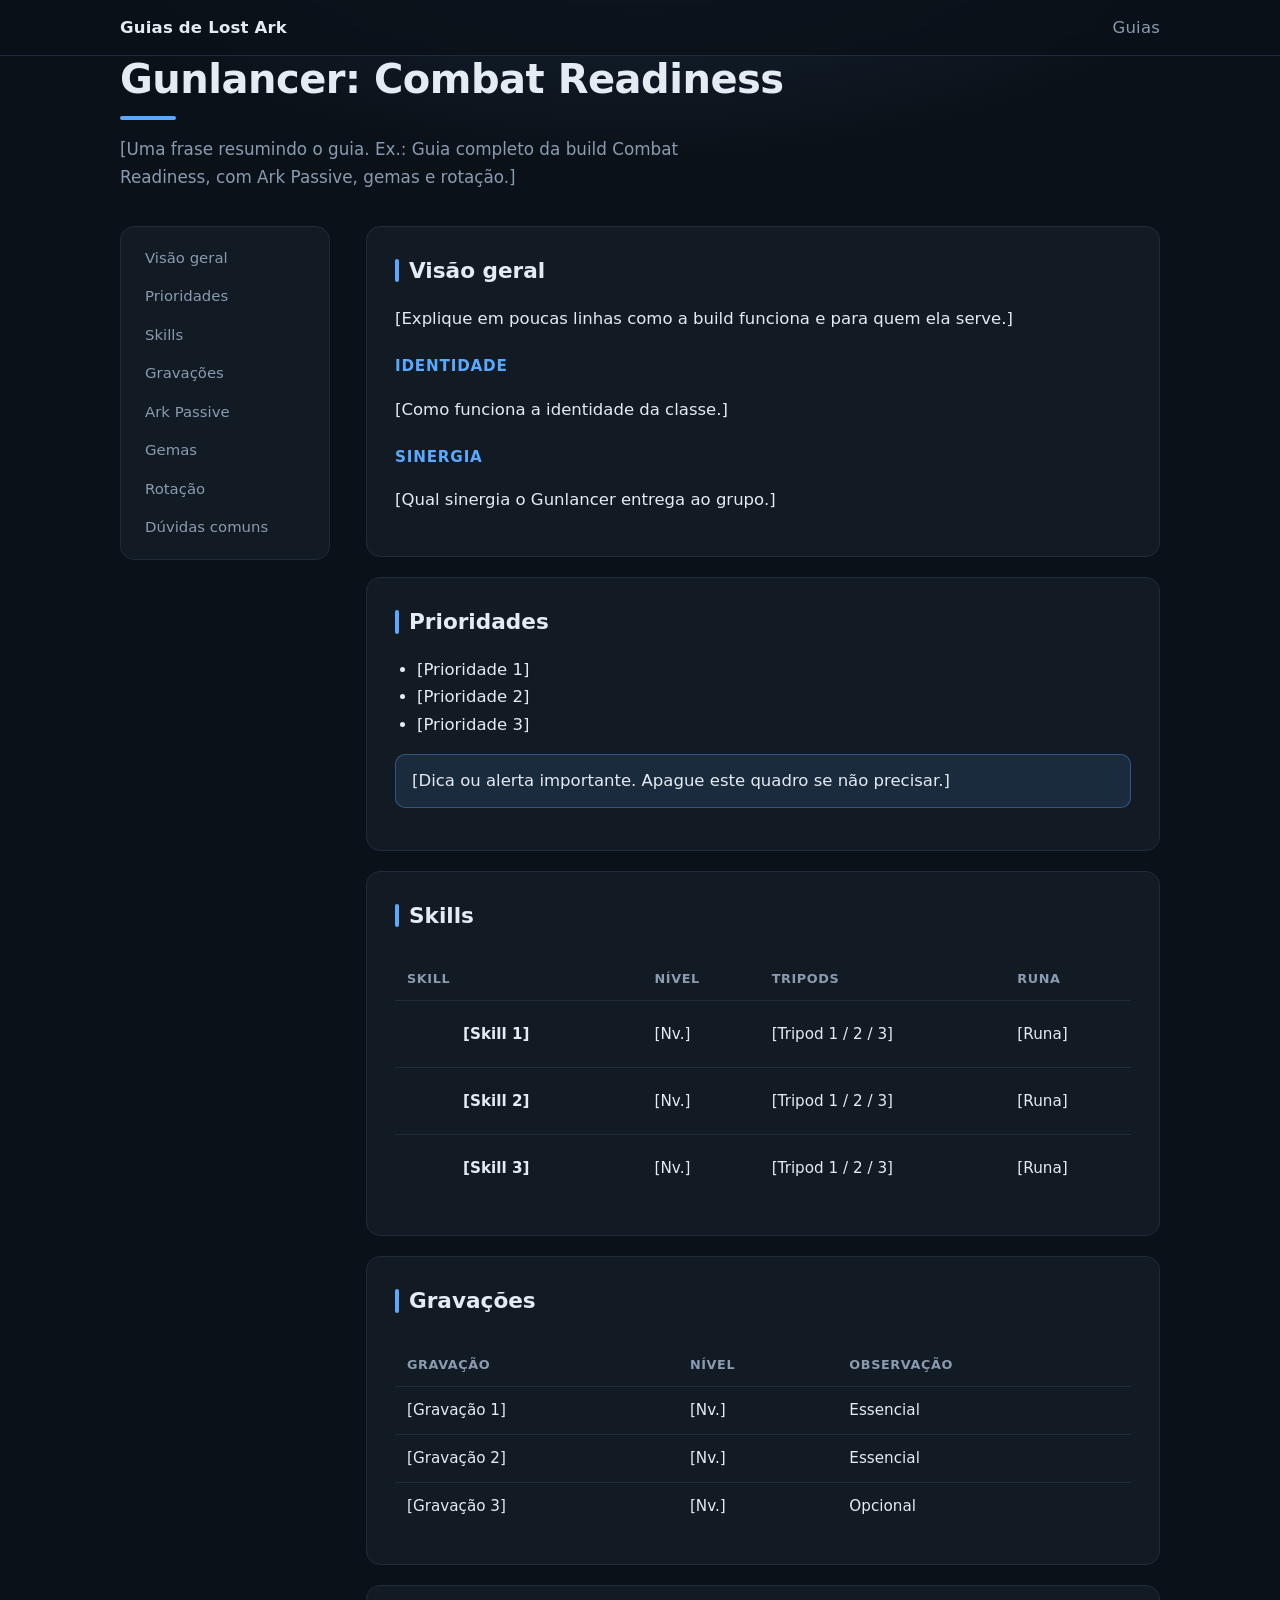
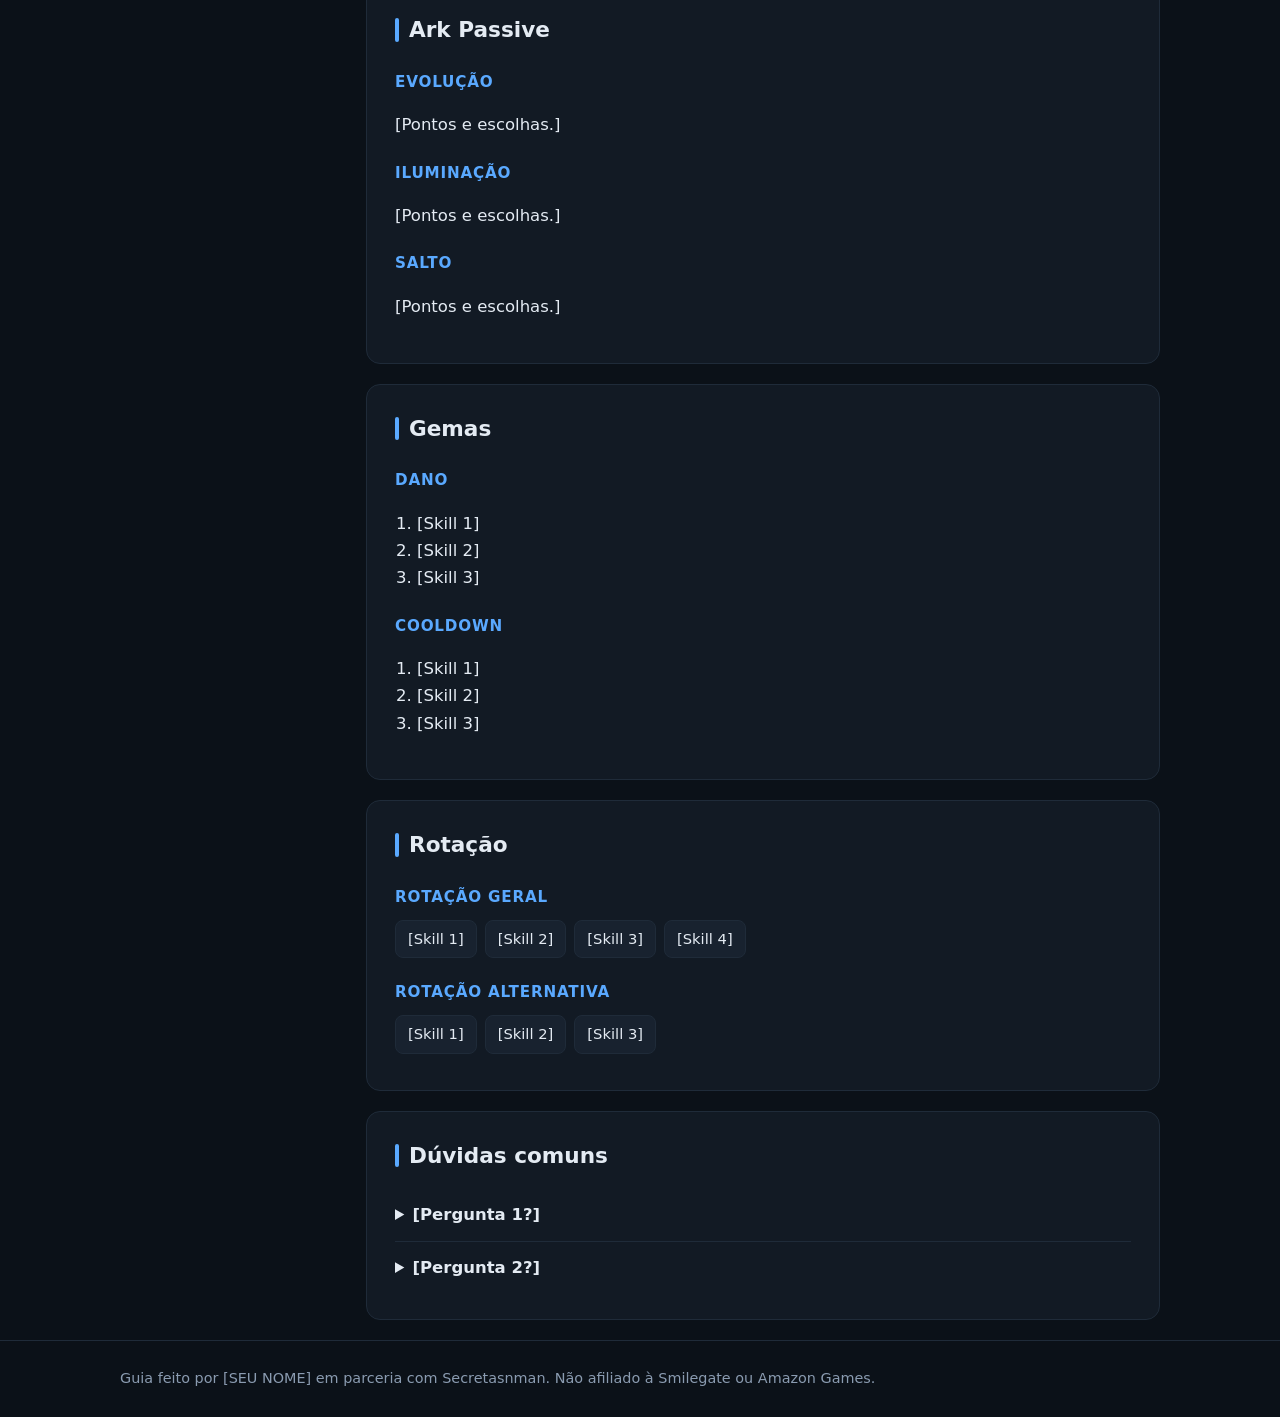
==== guides/gunlancer-combat-readiness.html @ 9a2ddca2 "Rename gunlancer-combat-readiness.html to guides/gunlancer-combat-readiness.html" ====
<!DOCTYPE html>
<html lang="pt-BR">
<head>
  <meta charset="utf-8">
  <meta name="viewport" content="width=device-width, initial-scale=1">
  <title>Gunlancer Combat Readiness - Guias de Lost Ark</title>
  <meta name="description" content="Guia de Gunlancer Combat Readiness.">
  <link rel="stylesheet" href="../style.css">
</head>
<body>
  <header class="topo"><div class="conteudo">
    <a href="../index.html">Guias de Lost Ark</a>
    <nav><a href="../index.html">Guias</a></nav>
  </div></header>

  <main class="conteudo">
    <h1>Gunlancer: Combat Readiness</h1>
    <p class="sub">[Uma frase resumindo o guia. Ex.: Guia completo da build Combat Readiness, com Ark Passive, gemas e rotação.]</p>

    <div class="guia">
      <!-- Índice lateral. Cada link aponta para o "id" de uma seção abaixo. -->
      <nav class="indice" aria-label="Neste guia">
        <a href="#visao-geral">Visão geral</a>
        <a href="#prioridades">Prioridades</a>
        <a href="#skills">Skills</a>
        <a href="#gravacoes">Gravações</a>
        <a href="#ark-passive">Ark Passive</a>
        <a href="#gemas">Gemas</a>
        <a href="#rotacao">Rotação</a>
        <a href="#faq">Dúvidas comuns</a>
      </nav>

      <div>
        <section id="visao-geral">
          <h2>Visão geral</h2>
          <p>[Explique em poucas linhas como a build funciona e para quem ela serve.]</p>
          <h3>Identidade</h3>
          <p>[Como funciona a identidade da classe.]</p>
          <h3>Sinergia</h3>
          <p>[Qual sinergia o Gunlancer entrega ao grupo.]</p>
        </section>

        <section id="prioridades">
          <h2>Prioridades</h2>
          <ul>
            <li>[Prioridade 1]</li>
            <li>[Prioridade 2]</li>
            <li>[Prioridade 3]</li>
          </ul>
          <div class="aviso">[Dica ou alerta importante. Apague este quadro se não precisar.]</div>
        </section>

        <section id="skills">
          <h2>Skills</h2>
          <div class="tabela-rolagem">
            <table>
              <thead><tr><th>Skill</th><th>Nível</th><th>Tripods</th><th>Runa</th></tr></thead>
              <tbody>
                <tr><td><span class="skill"><img src="../img/skills/skill1.png" alt="" onerror="this.style.visibility='hidden'">[Skill 1]</span></td><td>[Nv.]</td><td>[Tripod 1 / 2 / 3]</td><td>[Runa]</td></tr>
                <tr><td><span class="skill"><img src="../img/skills/skill2.png" alt="" onerror="this.style.visibility='hidden'">[Skill 2]</span></td><td>[Nv.]</td><td>[Tripod 1 / 2 / 3]</td><td>[Runa]</td></tr>
                <tr><td><span class="skill"><img src="../img/skills/skill3.png" alt="" onerror="this.style.visibility='hidden'">[Skill 3]</span></td><td>[Nv.]</td><td>[Tripod 1 / 2 / 3]</td><td>[Runa]</td></tr>
              </tbody>
            </table>
          </div>
        </section>

        <section id="gravacoes">
          <h2>Gravações</h2>
          <div class="tabela-rolagem">
            <table>
              <thead><tr><th>Gravação</th><th>Nível</th><th>Observação</th></tr></thead>
              <tbody>
                <tr><td>[Gravação 1]</td><td>[Nv.]</td><td>Essencial</td></tr>
                <tr><td>[Gravação 2]</td><td>[Nv.]</td><td>Essencial</td></tr>
                <tr><td>[Gravação 3]</td><td>[Nv.]</td><td>Opcional</td></tr>
              </tbody>
            </table>
          </div>
        </section>

        <section id="ark-passive">
          <h2>Ark Passive</h2>
          <h3>Evolução</h3>
          <p>[Pontos e escolhas.]</p>
          <h3>Iluminação</h3>
          <p>[Pontos e escolhas.]</p>
          <h3>Salto</h3>
          <p>[Pontos e escolhas.]</p>
        </section>

        <section id="gemas">
          <h2>Gemas</h2>
          <h3>Dano</h3>
          <ol><li>[Skill 1]</li><li>[Skill 2]</li><li>[Skill 3]</li></ol>
          <h3>Cooldown</h3>
          <ol><li>[Skill 1]</li><li>[Skill 2]</li><li>[Skill 3]</li></ol>
        </section>

        <section id="rotacao">
          <h2>Rotação</h2>
          <h3>Rotação geral</h3>
          <div class="rotacao">
            <span>[Skill 1]</span><span>[Skill 2]</span><span>[Skill 3]</span><span>[Skill 4]</span>
          </div>
          <h3>Rotação alternativa</h3>
          <div class="rotacao">
            <span>[Skill 1]</span><span>[Skill 2]</span><span>[Skill 3]</span>
          </div>
        </section>

        <section id="faq">
          <h2>Dúvidas comuns</h2>
          <details><summary>[Pergunta 1?]</summary><p>[Resposta.]</p></details>
          <details><summary>[Pergunta 2?]</summary><p>[Resposta.]</p></details>
        </section>
      </div>
    </div>
  </main>

  <footer><div class="conteudo">Guia feito por [SEU NOME] em parceria com Secretasnman. Não afiliado à Smilegate ou Amazon Games.</div></footer>
</body>
</html>
---- style.css ----
:root{
  --bg:#0b1118; --surface:#121a24; --surface-2:#18222f;
  --text:#e4ebf3; --muted:#8a9bb0; --line:#1f2b39;
  --accent:#5aa9ff; --accent-soft:rgba(90,169,255,.12);
}
*{box-sizing:border-box}
html{scroll-behavior:smooth}
body{margin:0;color:var(--text);line-height:1.65;font-size:16.5px;
  font-family:system-ui,-apple-system,"Segoe UI",Roboto,sans-serif;
  background:
    radial-gradient(900px 400px at 50% -120px, rgba(90,169,255,.16), transparent 70%),
    var(--bg);
  background-repeat:no-repeat}
a{color:var(--accent)}
a:focus-visible,summary:focus-visible{outline:2px solid var(--accent);outline-offset:3px}

/* Topo fixo */
.topo{position:sticky;top:0;z-index:10;background:rgba(11,17,24,.8);
  backdrop-filter:blur(10px);border-bottom:1px solid var(--line)}
.topo .conteudo{display:flex;justify-content:space-between;align-items:center;padding:14px 20px}
.topo a{text-decoration:none;color:var(--text);font-weight:700;letter-spacing:.2px}
.topo nav a{font-weight:500;color:var(--muted);margin-left:18px}
.topo nav a:hover{color:var(--accent)}

.conteudo{max-width:1080px;margin:0 auto;padding:0 20px}
main{padding:48px 20px 90px}

/* Título da página */
h1{font-size:2.5rem;line-height:1.15;margin:0 0 10px;letter-spacing:-.5px}
h1::after{content:"";display:block;width:56px;height:4px;border-radius:4px;
  background:var(--accent);margin-top:14px}
.sub{color:var(--muted);margin:16px 0 34px;max-width:60ch;font-size:1.05rem}
h2{font-size:1.35rem;margin:0 0 16px;display:flex;align-items:center;gap:10px}
h2::before{content:"";width:4px;height:1.1em;border-radius:3px;background:var(--accent)}
h3{font-size:.95rem;margin:22px 0 8px;color:var(--accent);
  text-transform:uppercase;letter-spacing:.8px}
p,li{max-width:72ch}
ul,ol{padding-left:22px}

/* Página inicial: cards */
.lista-guias{list-style:none;padding:0;margin:0;display:grid;
  grid-template-columns:repeat(auto-fill,minmax(280px,1fr));gap:16px}
.lista-guias li{max-width:none}
.lista-guias a{display:block;height:100%;padding:22px;text-decoration:none;color:var(--text);
  background:var(--surface);border:1px solid var(--line);border-radius:14px;
  transition:transform .15s,border-color .15s,background .15s}
.lista-guias a:hover{transform:translateY(-3px);border-color:var(--accent);background:var(--surface-2)}
.lista-guias strong{display:block;font-size:1.15rem;margin-bottom:6px}
.lista-guias span{color:var(--muted);font-size:.95rem}

/* Página de guia */
.guia{display:grid;grid-template-columns:210px 1fr;gap:36px}
.indice{position:sticky;top:84px;align-self:start;font-size:.93rem;
  background:var(--surface);border:1px solid var(--line);border-radius:14px;padding:12px}
.indice a{display:block;padding:7px 12px;border-radius:8px;color:var(--muted);text-decoration:none}
.indice a:hover{color:var(--text);background:var(--accent-soft)}

section{background:var(--surface);border:1px solid var(--line);border-radius:14px;
  padding:26px 28px;margin-bottom:20px;scroll-margin-top:84px}
.aviso{background:var(--accent-soft);border:1px solid rgba(90,169,255,.35);
  border-radius:10px;padding:12px 16px;margin:16px 0;max-width:72ch}

table{width:100%;border-collapse:collapse;margin:8px 0;font-size:.95rem}
th,td{text-align:left;padding:11px 12px;border-bottom:1px solid var(--line);vertical-align:middle}
th{color:var(--muted);font-weight:600;font-size:.8rem;text-transform:uppercase;letter-spacing:.6px}
tbody tr:hover{background:var(--accent-soft)}
tbody tr:last-child td{border-bottom:none}
.tabela-rolagem{overflow-x:auto}

/* Ícones de skills */
.skill{display:flex;align-items:center;gap:12px;font-weight:600}
.skill img{width:44px;height:44px;border-radius:10px;border:1px solid var(--line);
  background:var(--surface-2);flex:none}

/* Rotação */
.rotacao{display:flex;flex-wrap:wrap;gap:8px;margin:10px 0}
.rotacao span{background:var(--surface-2);border:1px solid var(--line);
  border-radius:8px;padding:6px 12px;font-size:.92rem}

details{border-bottom:1px solid var(--line);padding:12px 0}
details:last-child{border-bottom:none}
summary{cursor:pointer;font-weight:600}
details p{margin:10px 0 0;color:var(--muted)}

footer{border-top:1px solid var(--line);color:var(--muted);font-size:.9rem;padding:26px 0}

@media (max-width:820px){
  .guia{grid-template-columns:1fr;gap:18px}
  .indice{position:static;display:flex;flex-wrap:wrap;gap:2px}
  h1{font-size:1.9rem}
  section{padding:20px}
}
@media (prefers-reduced-motion:reduce){
  html{scroll-behavior:auto}
  .lista-guias a{transition:none}
  .lista-guias a:hover{transform:none}
}
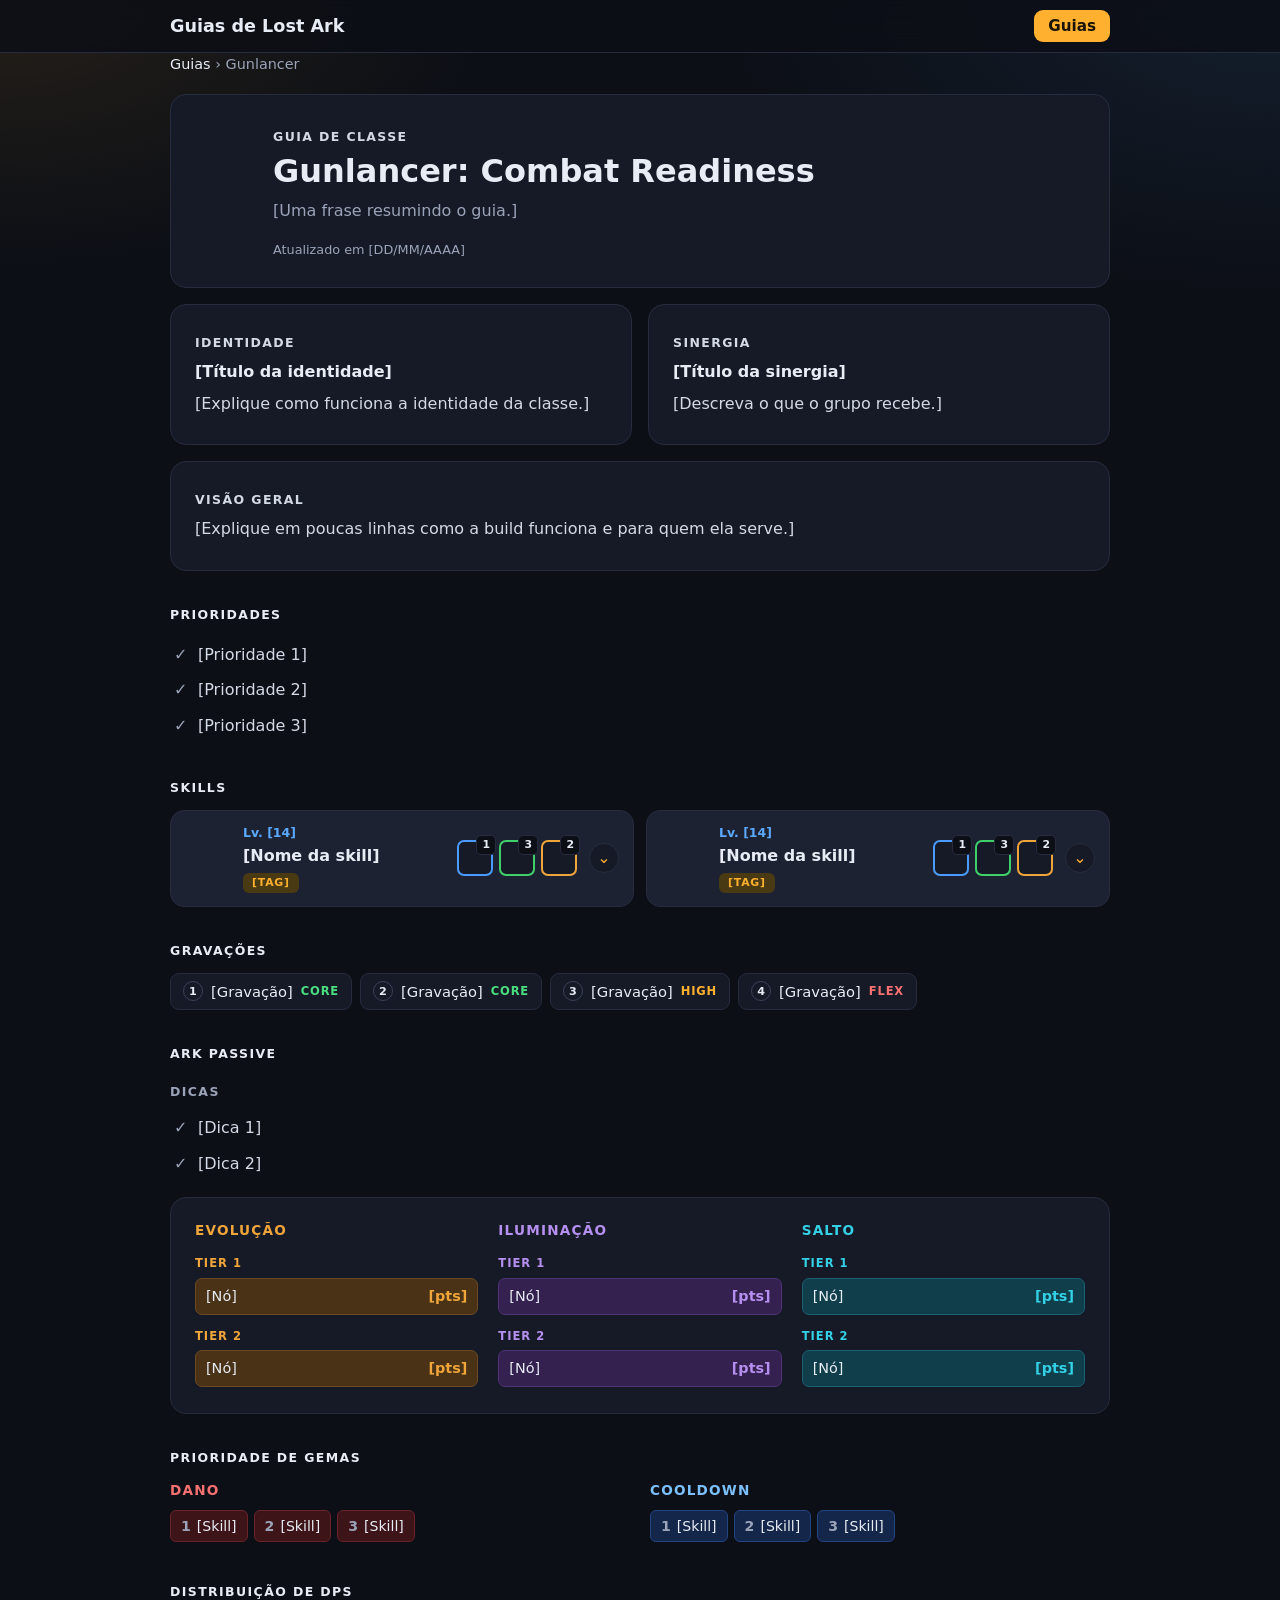
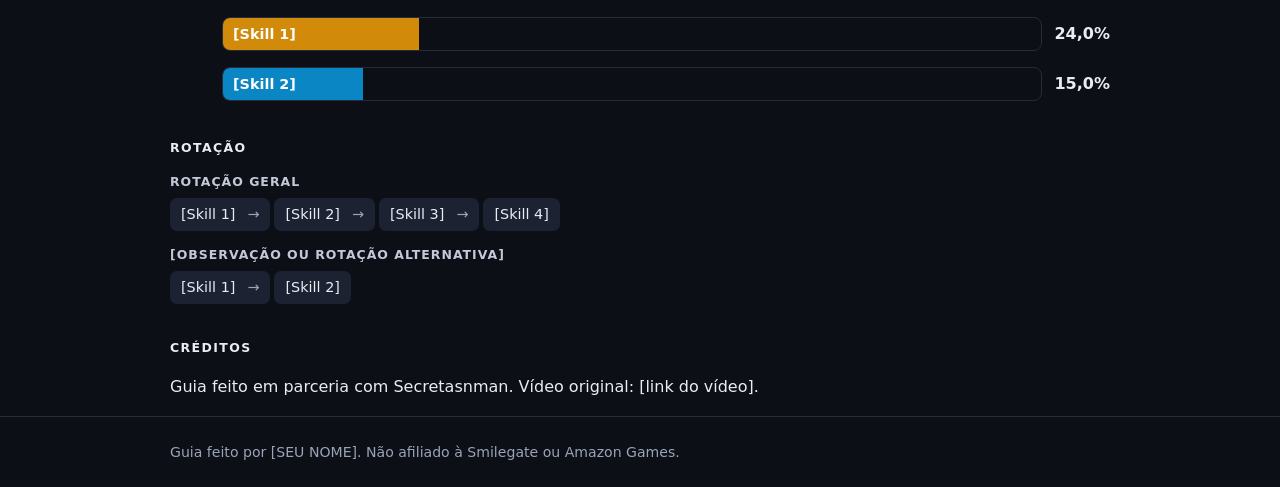
==== commit 4ec9c830: "Update gunlancer-combat-readiness.html" ====
--- a/guides/gunlancer-combat-readiness.html
+++ b/guides/gunlancer-combat-readiness.html
@@ -4,119 +4,166 @@
   <meta charset="utf-8">
   <meta name="viewport" content="width=device-width, initial-scale=1">
   <title>Gunlancer Combat Readiness - Guias de Lost Ark</title>
-  <meta name="description" content="Guia de Gunlancer Combat Readiness.">
+  <meta name="description" content="Guia de Gunlancer Combat Readiness (GL Blue).">
   <link rel="stylesheet" href="../style.css">
 </head>
 <body>
   <header class="topo"><div class="conteudo">
-    <a href="../index.html">Guias de Lost Ark</a>
-    <nav><a href="../index.html">Guias</a></nav>
+    <a class="logo" href="../index.html">Guias de Lost Ark</a>
+    <nav><a class="ativo" href="../index.html">Guias</a></nav>
   </div></header>
 
   <main class="conteudo">
-    <h1>Gunlancer: Combat Readiness</h1>
-    <p class="sub">[Uma frase resumindo o guia. Ex.: Guia completo da build Combat Readiness, com Ark Passive, gemas e rotação.]</p>
+    <div class="migalhas"><a href="../index.html">Guias</a> › Gunlancer</div>
 
-    <div class="guia">
-      <!-- Índice lateral. Cada link aponta para o "id" de uma seção abaixo. -->
-      <nav class="indice" aria-label="Neste guia">
-        <a href="#visao-geral">Visão geral</a>
-        <a href="#prioridades">Prioridades</a>
-        <a href="#skills">Skills</a>
-        <a href="#gravacoes">Gravações</a>
-        <a href="#ark-passive">Ark Passive</a>
-        <a href="#gemas">Gemas</a>
-        <a href="#rotacao">Rotação</a>
-        <a href="#faq">Dúvidas comuns</a>
-      </nav>
-
+    <!-- ========== CABEÇALHO ========== -->
+    <div class="card cabecalho">
+      <img class="icone" src="../img/classes/gunlancer.png" alt="" onerror="this.style.visibility='hidden'">
       <div>
-        <section id="visao-geral">
-          <h2>Visão geral</h2>
-          <p>[Explique em poucas linhas como a build funciona e para quem ela serve.]</p>
-          <h3>Identidade</h3>
-          <p>[Como funciona a identidade da classe.]</p>
-          <h3>Sinergia</h3>
-          <p>[Qual sinergia o Gunlancer entrega ao grupo.]</p>
-        </section>
-
-        <section id="prioridades">
-          <h2>Prioridades</h2>
-          <ul>
-            <li>[Prioridade 1]</li>
-            <li>[Prioridade 2]</li>
-            <li>[Prioridade 3]</li>
-          </ul>
-          <div class="aviso">[Dica ou alerta importante. Apague este quadro se não precisar.]</div>
-        </section>
-
-        <section id="skills">
-          <h2>Skills</h2>
-          <div class="tabela-rolagem">
-            <table>
-              <thead><tr><th>Skill</th><th>Nível</th><th>Tripods</th><th>Runa</th></tr></thead>
-              <tbody>
-                <tr><td><span class="skill"><img src="../img/skills/skill1.png" alt="" onerror="this.style.visibility='hidden'">[Skill 1]</span></td><td>[Nv.]</td><td>[Tripod 1 / 2 / 3]</td><td>[Runa]</td></tr>
-                <tr><td><span class="skill"><img src="../img/skills/skill2.png" alt="" onerror="this.style.visibility='hidden'">[Skill 2]</span></td><td>[Nv.]</td><td>[Tripod 1 / 2 / 3]</td><td>[Runa]</td></tr>
-                <tr><td><span class="skill"><img src="../img/skills/skill3.png" alt="" onerror="this.style.visibility='hidden'">[Skill 3]</span></td><td>[Nv.]</td><td>[Tripod 1 / 2 / 3]</td><td>[Runa]</td></tr>
-              </tbody>
-            </table>
-          </div>
-        </section>
-
-        <section id="gravacoes">
-          <h2>Gravações</h2>
-          <div class="tabela-rolagem">
-            <table>
-              <thead><tr><th>Gravação</th><th>Nível</th><th>Observação</th></tr></thead>
-              <tbody>
-                <tr><td>[Gravação 1]</td><td>[Nv.]</td><td>Essencial</td></tr>
-                <tr><td>[Gravação 2]</td><td>[Nv.]</td><td>Essencial</td></tr>
-                <tr><td>[Gravação 3]</td><td>[Nv.]</td><td>Opcional</td></tr>
-              </tbody>
-            </table>
-          </div>
-        </section>
-
-        <section id="ark-passive">
-          <h2>Ark Passive</h2>
-          <h3>Evolução</h3>
-          <p>[Pontos e escolhas.]</p>
-          <h3>Iluminação</h3>
-          <p>[Pontos e escolhas.]</p>
-          <h3>Salto</h3>
-          <p>[Pontos e escolhas.]</p>
-        </section>
-
-        <section id="gemas">
-          <h2>Gemas</h2>
-          <h3>Dano</h3>
-          <ol><li>[Skill 1]</li><li>[Skill 2]</li><li>[Skill 3]</li></ol>
-          <h3>Cooldown</h3>
-          <ol><li>[Skill 1]</li><li>[Skill 2]</li><li>[Skill 3]</li></ol>
-        </section>
-
-        <section id="rotacao">
-          <h2>Rotação</h2>
-          <h3>Rotação geral</h3>
-          <div class="rotacao">
-            <span>[Skill 1]</span><span>[Skill 2]</span><span>[Skill 3]</span><span>[Skill 4]</span>
-          </div>
-          <h3>Rotação alternativa</h3>
-          <div class="rotacao">
-            <span>[Skill 1]</span><span>[Skill 2]</span><span>[Skill 3]</span>
-          </div>
-        </section>
-
-        <section id="faq">
-          <h2>Dúvidas comuns</h2>
-          <details><summary>[Pergunta 1?]</summary><p>[Resposta.]</p></details>
-          <details><summary>[Pergunta 2?]</summary><p>[Resposta.]</p></details>
-        </section>
+        <p class="rotulo">Guia de classe</p>
+        <h1>Gunlancer: Combat Readiness</h1>
+        <p class="desc">[Uma frase resumindo o guia.]</p>
+        <span class="data">Atualizado em [DD/MM/AAAA]</span>
       </div>
     </div>
+
+    <!-- ========== IDENTIDADE E SINERGIA ========== -->
+    <div class="duas-colunas">
+      <div class="card">
+        <p class="rotulo">Identidade</p>
+        <h3>[Título da identidade]</h3>
+        <p>[Explique como funciona a identidade da classe.]</p>
+      </div>
+      <div class="card">
+        <p class="rotulo">Sinergia</p>
+        <h3>[Título da sinergia]</h3>
+        <p>[Descreva o que o grupo recebe.]</p>
+      </div>
+    </div>
+
+    <!-- ========== VISÃO GERAL ========== -->
+    <div class="card">
+      <p class="rotulo">Visão geral</p>
+      <p>[Explique em poucas linhas como a build funciona e para quem ela serve.]</p>
+    </div>
+
+    <!-- ========== PRIORIDADES ========== -->
+    <h2 class="rotulo">Prioridades</h2>
+    <ul class="check">
+      <li>[Prioridade 1]</li>
+      <li>[Prioridade 2]</li>
+      <li>[Prioridade 3]</li>
+    </ul>
+
+    <!-- ========== SKILLS ==========
+         Copie um bloco <details class="skill-card"> para cada skill.
+         Tripods: t1 (azul), t2 (verde), t3 (laranja). O número é o nível do tripod.
+         Para skills de ícone grande (ex.: Hyper Awakening), use class="skill-card largo". -->
+    <h2 class="rotulo">Skills</h2>
+    <div class="skills">
+      <details class="skill-card">
+        <summary>
+          <img class="ico" src="../img/skills/skill1.png" alt="" onerror="this.style.visibility='hidden'">
+          <div class="skill-info"><small>Lv. [14]</small><b>[Nome da skill]</b><span class="tag">[Tag]</span></div>
+          <div class="tripods">
+            <span class="tripod t1"><i>1</i></span><span class="tripod t2"><i>3</i></span><span class="tripod t3"><i>2</i></span>
+          </div>
+        </summary>
+        <div class="skill-notas">[Explicação da skill, runa e observações.]</div>
+      </details>
+
+      <details class="skill-card">
+        <summary>
+          <img class="ico" src="../img/skills/skill2.png" alt="" onerror="this.style.visibility='hidden'">
+          <div class="skill-info"><small>Lv. [14]</small><b>[Nome da skill]</b><span class="tag">[Tag]</span></div>
+          <div class="tripods">
+            <span class="tripod t1"><i>1</i></span><span class="tripod t2"><i>3</i></span><span class="tripod t3"><i>2</i></span>
+          </div>
+        </summary>
+        <div class="skill-notas">[Explicação da skill, runa e observações.]</div>
+      </details>
+    </div>
+
+    <!-- ========== GRAVAÇÕES ==========
+         Classes das etiquetas: core (verde), alta (laranja), flex (vermelho). -->
+    <h2 class="rotulo">Gravações</h2>
+    <div class="chips">
+      <span class="chip core"><b class="n">1</b>[Gravação] <em>CORE</em></span>
+      <span class="chip core"><b class="n">2</b>[Gravação] <em>CORE</em></span>
+      <span class="chip alta"><b class="n">3</b>[Gravação] <em>HIGH</em></span>
+      <span class="chip flex"><b class="n">4</b>[Gravação] <em>FLEX</em></span>
+    </div>
+
+    <!-- ========== ARK PASSIVE ========== -->
+    <h2 class="rotulo">Ark Passive</h2>
+    <h3 class="rotulo">Dicas</h3>
+    <ul class="check">
+      <li>[Dica 1]</li>
+      <li>[Dica 2]</li>
+    </ul>
+    <div class="ap-grid card" style="margin-top:16px">
+      <div class="ap-col evo">
+        <h3>Evolução</h3>
+        <div class="tier">Tier 1</div>
+        <div class="ap-item">[Nó]<b>[pts]</b></div>
+        <div class="tier">Tier 2</div>
+        <div class="ap-item">[Nó]<b>[pts]</b></div>
+      </div>
+      <div class="ap-col ilu">
+        <h3>Iluminação</h3>
+        <div class="tier">Tier 1</div>
+        <div class="ap-item">[Nó]<b>[pts]</b></div>
+        <div class="tier">Tier 2</div>
+        <div class="ap-item">[Nó]<b>[pts]</b></div>
+      </div>
+      <div class="ap-col leap">
+        <h3>Salto</h3>
+        <div class="tier">Tier 1</div>
+        <div class="ap-item">[Nó]<b>[pts]</b></div>
+        <div class="tier">Tier 2</div>
+        <div class="ap-item">[Nó]<b>[pts]</b></div>
+      </div>
+    </div>
+
+    <!-- ========== GEMAS ========== -->
+    <h2 class="rotulo">Prioridade de gemas</h2>
+    <div class="gemas">
+      <div class="g-dano">
+        <h3>Dano</h3>
+        <span class="gchip"><b>1</b>[Skill]</span><span class="gchip"><b>2</b>[Skill]</span><span class="gchip"><b>3</b>[Skill]</span>
+      </div>
+      <div class="g-cd">
+        <h3>Cooldown</h3>
+        <span class="gchip"><b>1</b>[Skill]</span><span class="gchip"><b>2</b>[Skill]</span><span class="gchip"><b>3</b>[Skill]</span>
+      </div>
+    </div>
+
+    <!-- ========== DISTRIBUIÇÃO DE DPS ==========
+         O "width" da barra é a porcentagem. Cores: c1 a c8. -->
+    <h2 class="rotulo">Distribuição de DPS</h2>
+    <div class="dps-linha">
+      <img class="ico" src="../img/skills/skill1.png" alt="" onerror="this.style.visibility='hidden'">
+      <div class="barra"><div class="c1" style="width:24%">[Skill 1]</div></div>
+      <span class="pct">24,0%</span>
+    </div>
+    <div class="dps-linha">
+      <img class="ico" src="../img/skills/skill2.png" alt="" onerror="this.style.visibility='hidden'">
+      <div class="barra"><div class="c2" style="width:15%">[Skill 2]</div></div>
+      <span class="pct">15,0%</span>
+    </div>
+
+    <!-- ========== ROTAÇÃO ========== -->
+    <h2 class="rotulo">Rotação</h2>
+    <div class="rot-grupo">Rotação geral</div>
+    <div class="rotacao"><span>[Skill 1]</span><span>[Skill 2]</span><span>[Skill 3]</span><span>[Skill 4]</span></div>
+    <div class="rot-grupo">[Observação ou rotação alternativa]</div>
+    <div class="rotacao"><span>[Skill 1]</span><span>[Skill 2]</span></div>
+
+    <!-- ========== CRÉDITOS ========== -->
+    <h2 class="rotulo">Créditos</h2>
+    <p>Guia feito em parceria com Secretasnman. Vídeo original: [link do vídeo].</p>
   </main>
 
-  <footer><div class="conteudo">Guia feito por [SEU NOME] em parceria com Secretasnman. Não afiliado à Smilegate ou Amazon Games.</div></footer>
+  <footer><div class="conteudo">Guia feito por [SEU NOME]. Não afiliado à Smilegate ou Amazon Games.</div></footer>
 </body>
 </html>
--- a/style.css
+++ b/style.css
@@ -1,97 +1,142 @@
 :root{
-  --bg:#0b1118; --surface:#121a24; --surface-2:#18222f;
-  --text:#e4ebf3; --muted:#8a9bb0; --line:#1f2b39;
-  --accent:#5aa9ff; --accent-soft:rgba(90,169,255,.12);
+  --bg:#0c0f16; --card:#161a26; --card-2:#1d2232; --line:#262c3e;
+  --text:#e8ecf4; --muted:#9aa3b8; --amber:#ffb02e; --blue:#5aa9ff;
+  --evo:#f0a53a; --evo-bg:#4a3217; --ilu:#b690f0; --ilu-bg:#35214f; --leap:#34d0e6; --leap-bg:#103f4b;
 }
 *{box-sizing:border-box}
 html{scroll-behavior:smooth}
-body{margin:0;color:var(--text);line-height:1.65;font-size:16.5px;
+body{margin:0;color:var(--text);line-height:1.6;font-size:16px;
   font-family:system-ui,-apple-system,"Segoe UI",Roboto,sans-serif;
-  background:
-    radial-gradient(900px 400px at 50% -120px, rgba(90,169,255,.16), transparent 70%),
-    var(--bg);
-  background-repeat:no-repeat}
-a{color:var(--accent)}
-a:focus-visible,summary:focus-visible{outline:2px solid var(--accent);outline-offset:3px}
+  background:radial-gradient(700px 380px at 0% 0%,rgba(255,176,46,.10),transparent 70%),
+             radial-gradient(800px 420px at 100% 0%,rgba(90,169,255,.10),transparent 70%),var(--bg);
+  background-repeat:no-repeat;min-height:100vh}
+a{color:var(--blue)}
+a:focus-visible,summary:focus-visible{outline:2px solid var(--amber);outline-offset:3px}
+img{max-width:100%}
 
-/* Topo fixo */
-.topo{position:sticky;top:0;z-index:10;background:rgba(11,17,24,.8);
-  backdrop-filter:blur(10px);border-bottom:1px solid var(--line)}
-.topo .conteudo{display:flex;justify-content:space-between;align-items:center;padding:14px 20px}
-.topo a{text-decoration:none;color:var(--text);font-weight:700;letter-spacing:.2px}
-.topo nav a{font-weight:500;color:var(--muted);margin-left:18px}
-.topo nav a:hover{color:var(--accent)}
+/* Topo */
+.topo{position:sticky;top:0;z-index:10;background:rgba(12,15,22,.85);backdrop-filter:blur(10px);border-bottom:1px solid var(--line)}
+.topo .conteudo{display:flex;justify-content:space-between;align-items:center;padding:12px 20px}
+.logo{color:var(--text);text-decoration:none;font-weight:800;font-size:1.1rem}
+.topo nav a{color:var(--muted);text-decoration:none;padding:7px 14px;border-radius:9px;font-weight:500;font-size:.95rem}
+.topo nav a:hover{color:var(--text)}
+.topo nav a.ativo{background:var(--amber);color:#1b1305;font-weight:700}
 
-.conteudo{max-width:1080px;margin:0 auto;padding:0 20px}
-main{padding:48px 20px 90px}
+.conteudo{max-width:980px;margin:0 auto;padding:0 20px}
+main{padding:32px 20px 90px}
+.migalhas{font-size:.9rem;color:var(--muted);margin-bottom:18px}
+.migalhas a{color:var(--text);text-decoration:none}
+.migalhas a:hover{color:var(--amber)}
 
-/* Título da página */
-h1{font-size:2.5rem;line-height:1.15;margin:0 0 10px;letter-spacing:-.5px}
-h1::after{content:"";display:block;width:56px;height:4px;border-radius:4px;
-  background:var(--accent);margin-top:14px}
-.sub{color:var(--muted);margin:16px 0 34px;max-width:60ch;font-size:1.05rem}
-h2{font-size:1.35rem;margin:0 0 16px;display:flex;align-items:center;gap:10px}
-h2::before{content:"";width:4px;height:1.1em;border-radius:3px;background:var(--accent)}
-h3{font-size:.95rem;margin:22px 0 8px;color:var(--accent);
-  text-transform:uppercase;letter-spacing:.8px}
-p,li{max-width:72ch}
-ul,ol{padding-left:22px}
+/* Etiquetas de seção */
+.rotulo{font-size:.78rem;font-weight:700;letter-spacing:1.4px;text-transform:uppercase;color:var(--muted);margin:0 0 6px}
+h2.rotulo{margin:34px 0 12px;color:var(--text)}
+h3.rotulo{margin:18px 0 8px}
 
-/* Página inicial: cards */
-.lista-guias{list-style:none;padding:0;margin:0;display:grid;
-  grid-template-columns:repeat(auto-fill,minmax(280px,1fr));gap:16px}
-.lista-guias li{max-width:none}
-.lista-guias a{display:block;height:100%;padding:22px;text-decoration:none;color:var(--text);
-  background:var(--surface);border:1px solid var(--line);border-radius:14px;
-  transition:transform .15s,border-color .15s,background .15s}
-.lista-guias a:hover{transform:translateY(-3px);border-color:var(--accent);background:var(--surface-2)}
-.lista-guias strong{display:block;font-size:1.15rem;margin-bottom:6px}
-.lista-guias span{color:var(--muted);font-size:.95rem}
+/* Cartões */
+.card{background:var(--card);border:1px solid var(--line);border-radius:16px;padding:22px 24px;margin-bottom:16px}
+.card p{margin:6px 0;color:#d4d9e6}
+.card h3{margin:0 0 4px;font-size:1rem}
 
-/* Página de guia */
-.guia{display:grid;grid-template-columns:210px 1fr;gap:36px}
-.indice{position:sticky;top:84px;align-self:start;font-size:.93rem;
-  background:var(--surface);border:1px solid var(--line);border-radius:14px;padding:12px}
-.indice a{display:block;padding:7px 12px;border-radius:8px;color:var(--muted);text-decoration:none}
-.indice a:hover{color:var(--text);background:var(--accent-soft)}
+.cabecalho{display:flex;gap:20px;align-items:flex-start;padding:26px}
+.cabecalho .icone{width:56px;height:56px;border-radius:12px;background:var(--card-2);border:1px solid var(--line);flex:none;object-fit:cover}
+.cabecalho h1{font-size:2rem;line-height:1.15;margin:2px 0 8px}
+.cabecalho .desc{color:var(--muted);margin:0 0 12px}
+.cabecalho .data{font-size:.8rem;color:var(--muted)}
 
-section{background:var(--surface);border:1px solid var(--line);border-radius:14px;
-  padding:26px 28px;margin-bottom:20px;scroll-margin-top:84px}
-.aviso{background:var(--accent-soft);border:1px solid rgba(90,169,255,.35);
-  border-radius:10px;padding:12px 16px;margin:16px 0;max-width:72ch}
+.duas-colunas{display:grid;grid-template-columns:1fr 1fr;gap:16px;margin-bottom:16px}
+.duas-colunas .card{margin:0}
 
-table{width:100%;border-collapse:collapse;margin:8px 0;font-size:.95rem}
-th,td{text-align:left;padding:11px 12px;border-bottom:1px solid var(--line);vertical-align:middle}
-th{color:var(--muted);font-weight:600;font-size:.8rem;text-transform:uppercase;letter-spacing:.6px}
-tbody tr:hover{background:var(--accent-soft)}
-tbody tr:last-child td{border-bottom:none}
-.tabela-rolagem{overflow-x:auto}
+.destaque{font-weight:700;border-bottom:1px dotted var(--muted)}
 
-/* Ícones de skills */
-.skill{display:flex;align-items:center;gap:12px;font-weight:600}
-.skill img{width:44px;height:44px;border-radius:10px;border:1px solid var(--line);
-  background:var(--surface-2);flex:none}
+/* Lista com check */
+ul.check{list-style:none;padding:0;margin:0}
+ul.check li{position:relative;padding:5px 0 5px 28px;color:#d4d9e6}
+ul.check li::before{content:"✓";position:absolute;left:4px;color:var(--muted);font-weight:700}
+
+/* Skills */
+.skills{display:grid;grid-template-columns:1fr 1fr;gap:12px;align-items:start}
+.skill-card{background:var(--card-2);border:1px solid var(--line);border-radius:14px;padding:0}
+.skill-card summary{list-style:none;cursor:pointer;display:flex;align-items:center;gap:12px;padding:12px 14px}
+.skill-card summary::-webkit-details-marker{display:none}
+.skill-card .ico{width:46px;height:46px;border-radius:9px;border:1px solid var(--line);background:var(--card);flex:none}
+.skill-info{flex:1;min-width:0}
+.skill-info small{display:block;color:var(--blue);font-weight:700;font-size:.78rem}
+.skill-info b{display:block;font-size:1rem}
+.tag{display:inline-block;margin-top:4px;padding:1px 9px;border-radius:6px;font-size:.68rem;font-weight:800;letter-spacing:.8px;text-transform:uppercase;background:#4a3a14;color:var(--amber)}
+.tripods{display:flex;gap:6px}
+.tripod{position:relative;width:36px;height:36px;border-radius:7px;border:2px solid #3a4258;background:var(--card)}
+.tripod.t1{border-color:#4a9bff}.tripod.t2{border-color:#3ed16a}.tripod.t3{border-color:#f0a53a}
+.tripod i{position:absolute;top:-7px;right:-5px;font-style:normal;font-size:.68rem;font-weight:800;background:#0c0f16;border-radius:5px;padding:0 5px;border:1px solid var(--line)}
+.skill-card summary::after{content:"⌄";flex:none;width:28px;height:28px;border-radius:50%;background:var(--card);border:1px solid var(--line);color:var(--amber);display:grid;place-items:center;font-size:1rem}
+.skill-card[open] summary::after{transform:rotate(180deg)}
+.skill-notas{padding:4px 16px 14px;border-top:1px solid var(--line);margin:0 4px;font-size:.93rem;color:#d4d9e6}
+.skill-card.largo{grid-column:1 / -1}
+
+/* Chips */
+.chips{display:flex;flex-wrap:wrap;gap:8px}
+.chip{display:inline-flex;align-items:center;gap:8px;background:var(--card);border:1px solid var(--line);border-radius:9px;padding:6px 12px;font-size:.92rem}
+.chip b.n{display:grid;place-items:center;width:20px;height:20px;border-radius:50%;font-size:.7rem;border:1px solid #3a4258}
+.chip em{font-style:normal;font-weight:800;font-size:.72rem;letter-spacing:.8px}
+.core em{color:#4ade80}.alta em{color:var(--amber)}.flex em{color:#f87171}
+
+/* Ark Passive */
+.ap-grid{display:grid;grid-template-columns:repeat(3,1fr);gap:20px}
+.ap-col h3{font-size:.85rem;letter-spacing:1.2px;text-transform:uppercase;margin:0 0 10px}
+.ap-col.evo h3,.ap-col.evo .tier{color:var(--evo)}
+.ap-col.ilu h3,.ap-col.ilu .tier{color:var(--ilu)}
+.ap-col.leap h3,.ap-col.leap .tier{color:var(--leap)}
+.tier{font-size:.72rem;font-weight:800;letter-spacing:1px;text-transform:uppercase;margin:12px 0 5px}
+.ap-item{display:flex;justify-content:space-between;gap:8px;padding:6px 10px;border-radius:7px;margin-bottom:4px;font-size:.9rem;border:1px solid transparent}
+.evo .ap-item{background:var(--evo-bg);border-color:#6b4a22}.evo .ap-item b{color:var(--evo)}
+.ilu .ap-item{background:var(--ilu-bg);border-color:#4f3375}.ilu .ap-item b{color:var(--ilu)}
+.leap .ap-item{background:var(--leap-bg);border-color:#1a6070}.leap .ap-item b{color:var(--leap)}
+
+/* Gemas */
+.gemas{display:grid;grid-template-columns:1fr 1fr;gap:20px}
+.gemas h3{font-size:.85rem;letter-spacing:1.2px;text-transform:uppercase;margin:0 0 8px}
+.g-dano h3{color:#f87171}.g-cd h3{color:#7cc0ff}
+.gchip{display:inline-block;margin:0 6px 6px 0;padding:4px 10px;border-radius:6px;font-size:.88rem}
+.g-dano .gchip{background:#3d1519;border:1px solid #6b2229}
+.g-cd .gchip{background:#14264a;border:1px solid #234483}
+.gchip b{color:var(--muted);margin-right:6px}
+
+/* DPS */
+.dps-linha{display:flex;align-items:center;gap:12px;margin-bottom:10px}
+.dps-linha .ico{width:40px;height:40px;border-radius:8px;border:1px solid var(--line);background:var(--card-2);flex:none}
+.barra{flex:1;height:34px;background:var(--bg);border:1px solid var(--line);border-radius:8px;overflow:hidden;position:relative}
+.barra div{height:100%;min-width:140px;display:flex;align-items:center;padding-left:10px;font-weight:700;font-size:.9rem;color:#fff;white-space:nowrap}
+.pct{width:56px;text-align:right;font-weight:700}
+.c1{background:#d18a0a}.c2{background:#0b86c4}.c3{background:#e0560e}.c4{background:#b8860b}
+.c5{background:#0f9a6c}.c6{background:#8b3fd1}.c7{background:#d02a2a}.c8{background:#0e8fa6}
 
 /* Rotação */
-.rotacao{display:flex;flex-wrap:wrap;gap:8px;margin:10px 0}
-.rotacao span{background:var(--surface-2);border:1px solid var(--line);
-  border-radius:8px;padding:6px 12px;font-size:.92rem}
+.rot-grupo{margin:14px 0 6px;font-size:.78rem;font-weight:800;letter-spacing:1px;text-transform:uppercase;color:#c3c9d8}
+.rotacao{display:flex;flex-wrap:wrap;gap:6px 4px;align-items:center}
+.rotacao span{background:var(--card-2);border-radius:7px;padding:5px 11px;font-size:.9rem}
+.rotacao span:not(:last-child)::after{content:"→";margin-left:12px;color:var(--muted)}
 
-details{border-bottom:1px solid var(--line);padding:12px 0}
-details:last-child{border-bottom:none}
-summary{cursor:pointer;font-weight:600}
-details p{margin:10px 0 0;color:var(--muted)}
+/* Tabela simples (opcional) */
+table{width:100%;border-collapse:collapse;font-size:.95rem}
+th,td{text-align:left;padding:10px 12px;border-bottom:1px solid var(--line)}
+th{color:var(--muted);font-size:.78rem;text-transform:uppercase;letter-spacing:.8px}
 
-footer{border-top:1px solid var(--line);color:var(--muted);font-size:.9rem;padding:26px 0}
+/* Página inicial */
+.lista-guias{list-style:none;padding:0;margin:0;display:grid;grid-template-columns:repeat(auto-fill,minmax(280px,1fr));gap:14px}
+.lista-guias a{display:flex;gap:14px;align-items:center;height:100%;padding:18px;text-decoration:none;color:var(--text);background:var(--card);border:1px solid var(--line);border-radius:16px;transition:transform .15s,border-color .15s}
+.lista-guias a:hover{transform:translateY(-3px);border-color:var(--amber)}
+.lista-guias img{width:52px;height:52px;border-radius:11px;background:var(--card-2);border:1px solid var(--line);flex:none;object-fit:cover}
+.lista-guias strong{display:block;font-size:1.05rem}
+.lista-guias span{color:var(--muted);font-size:.9rem}
+.titulo-home{font-size:2.2rem;margin:0 0 6px}
+.sub{color:var(--muted);margin:0 0 28px}
 
-@media (max-width:820px){
-  .guia{grid-template-columns:1fr;gap:18px}
-  .indice{position:static;display:flex;flex-wrap:wrap;gap:2px}
-  h1{font-size:1.9rem}
-  section{padding:20px}
+footer{border-top:1px solid var(--line);color:var(--muted);font-size:.88rem;padding:24px 0}
+
+@media (max-width:760px){
+  .duas-colunas,.skills,.gemas,.ap-grid{grid-template-columns:1fr}
+  .cabecalho{flex-direction:column}
+  .tripods{display:none}
+  .barra div{min-width:110px}
 }
-@media (prefers-reduced-motion:reduce){
-  html{scroll-behavior:auto}
-  .lista-guias a{transition:none}
-  .lista-guias a:hover{transform:none}
-}
+@media (prefers-reduced-motion:reduce){html{scroll-behavior:auto}.lista-guias a{transition:none}.lista-guias a:hover{transform:none}}
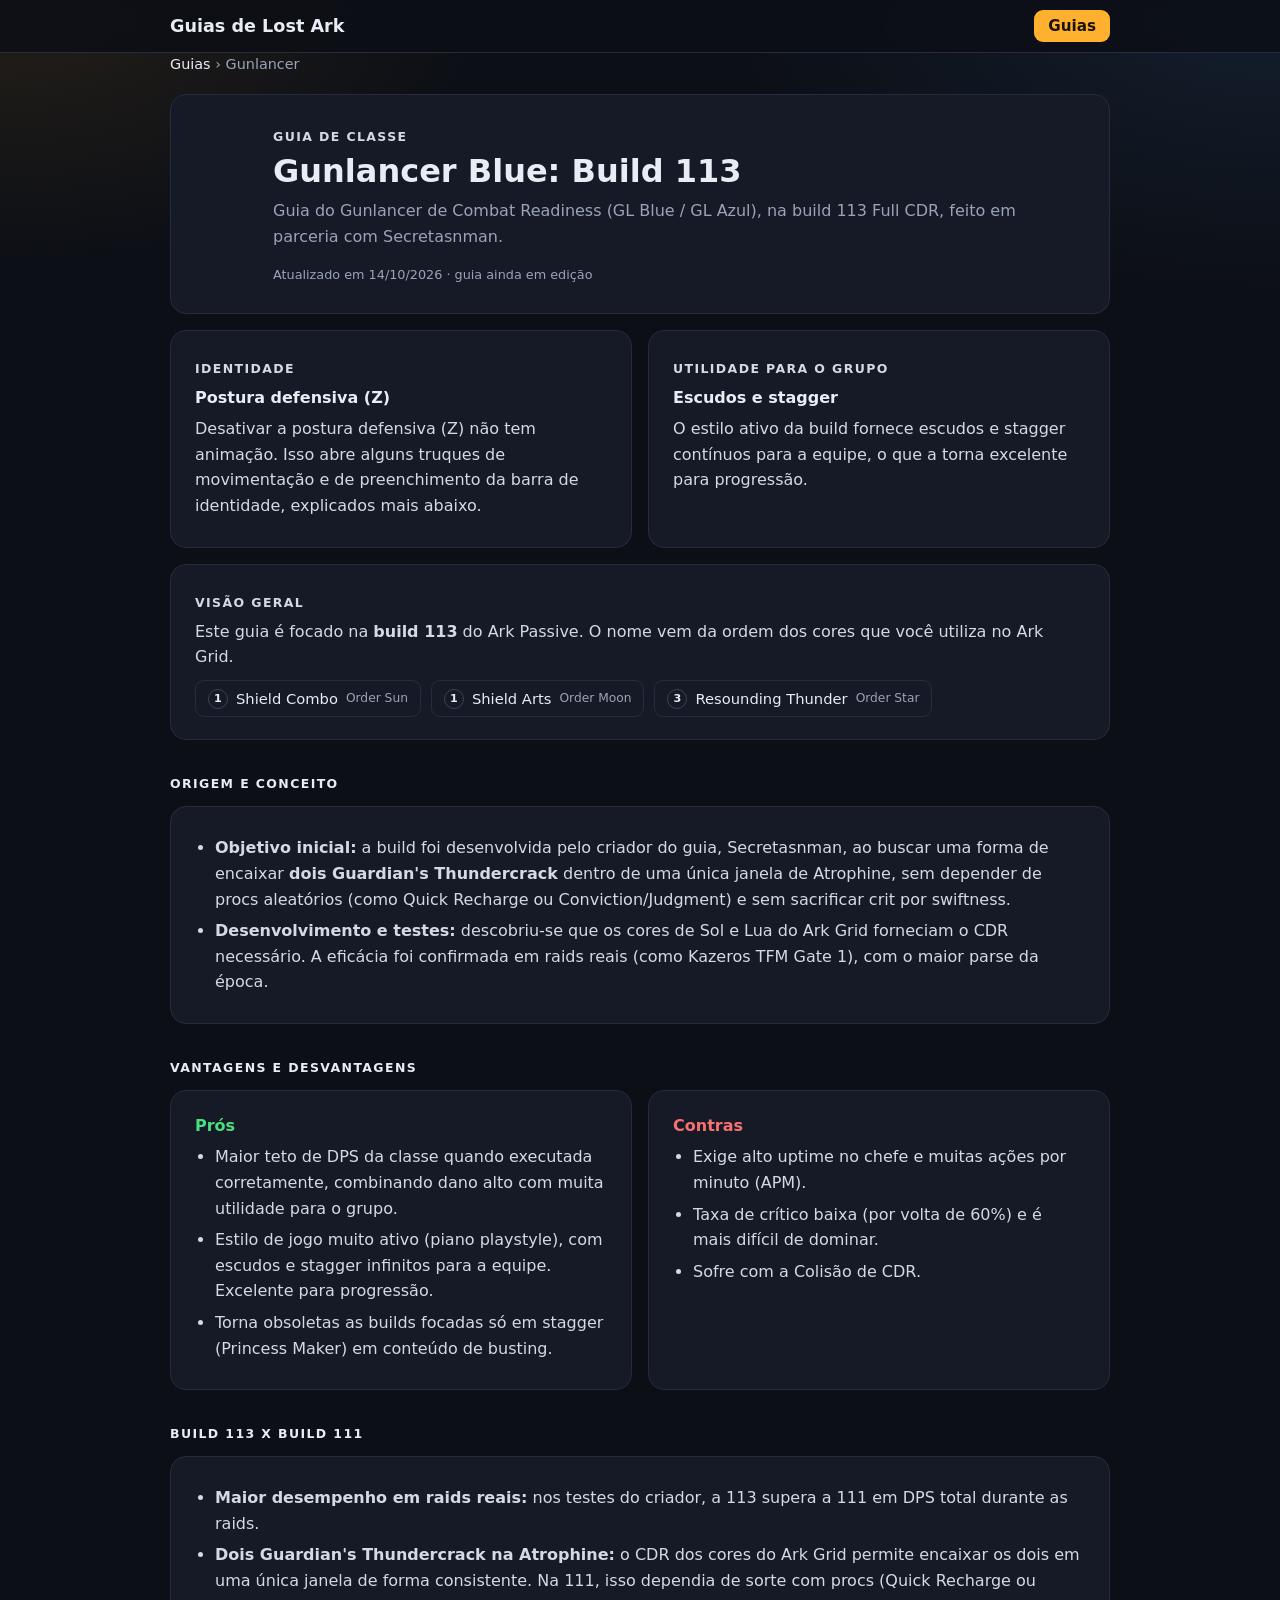
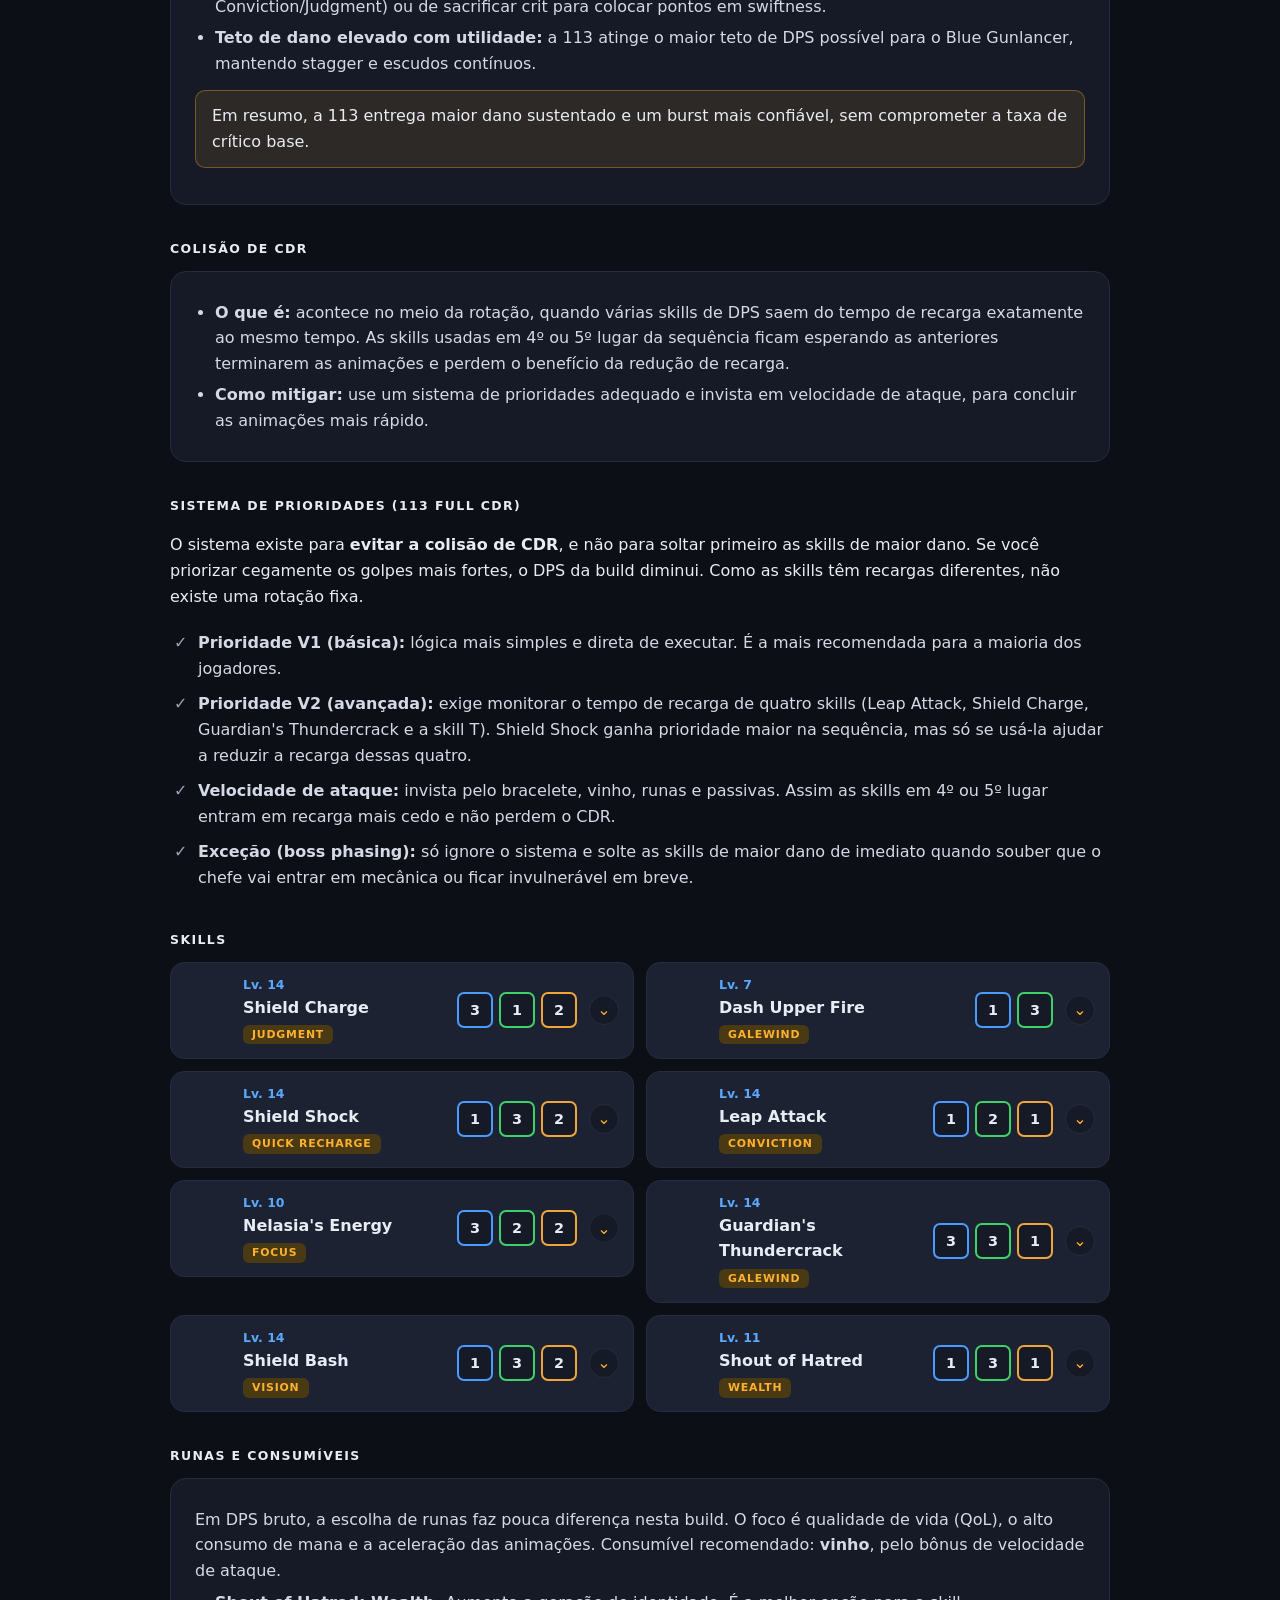
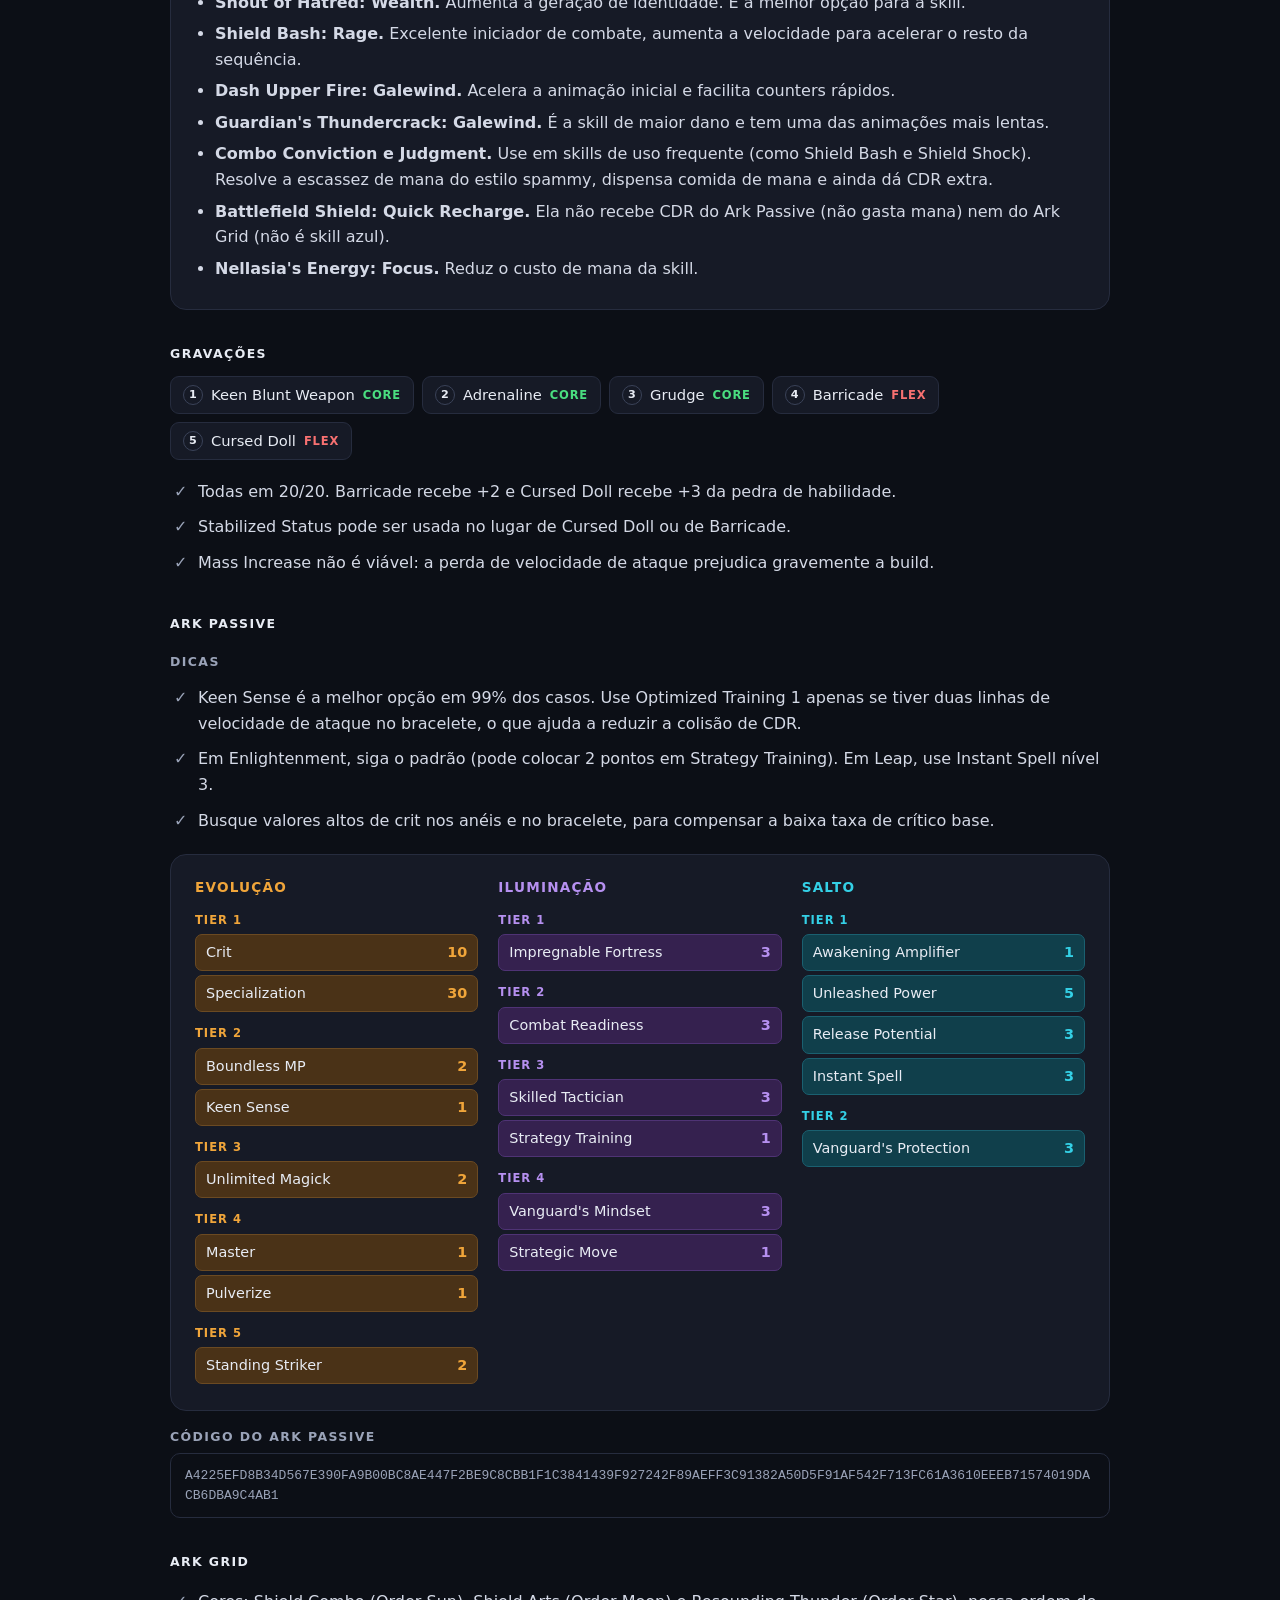
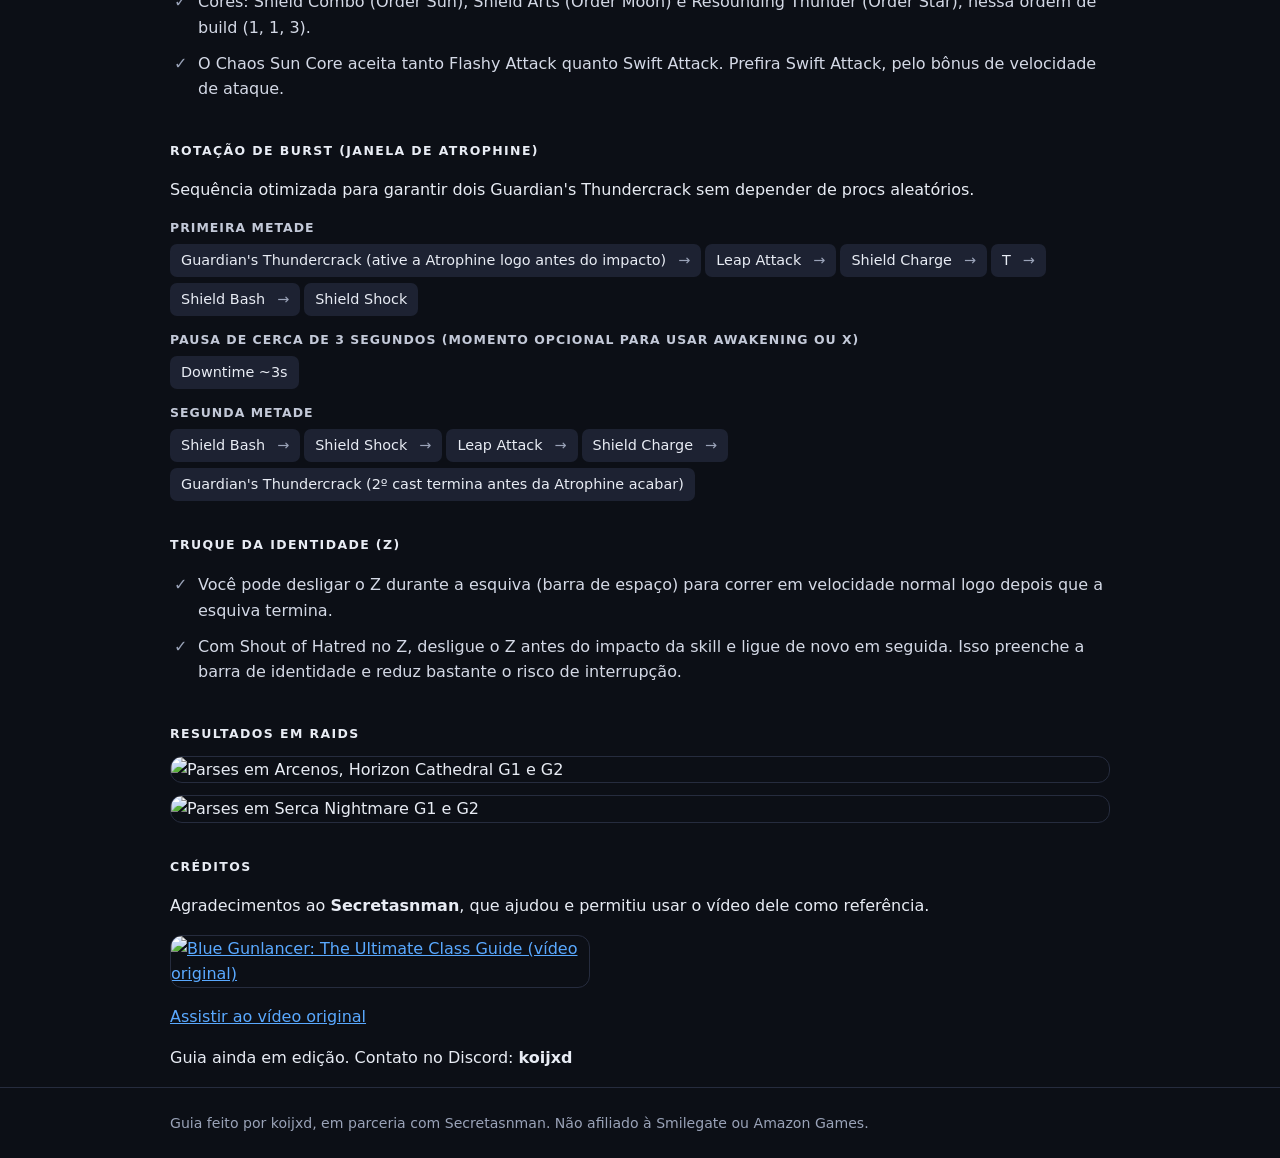
==== commit 0de765a7: "Add files via upload" ====
--- a/guides/gunlancer-combat-readiness.html
+++ b/guides/gunlancer-combat-readiness.html
@@ -3,8 +3,8 @@
 <head>
   <meta charset="utf-8">
   <meta name="viewport" content="width=device-width, initial-scale=1">
-  <title>Gunlancer Combat Readiness - Guias de Lost Ark</title>
-  <meta name="description" content="Guia de Gunlancer Combat Readiness (GL Blue).">
+  <title>GL Blue (Combat Readiness) 113 - Guias de Lost Ark</title>
+  <meta name="description" content="Guia do Gunlancer Combat Readiness, o GL Blue, na build 113 Full CDR.">
   <link rel="stylesheet" href="../style.css">
 </head>
 <body>
@@ -16,154 +16,275 @@
   <main class="conteudo">
     <div class="migalhas"><a href="../index.html">Guias</a> › Gunlancer</div>
 
-    <!-- ========== CABEÇALHO ========== -->
     <div class="card cabecalho">
       <img class="icone" src="../img/classes/gunlancer.png" alt="" onerror="this.style.visibility='hidden'">
       <div>
         <p class="rotulo">Guia de classe</p>
-        <h1>Gunlancer: Combat Readiness</h1>
-        <p class="desc">[Uma frase resumindo o guia.]</p>
-        <span class="data">Atualizado em [DD/MM/AAAA]</span>
-      </div>
-    </div>
-
-    <!-- ========== IDENTIDADE E SINERGIA ========== -->
+        <h1>Gunlancer Blue: Build 113</h1>
+        <p class="desc">Guia do Gunlancer de Combat Readiness (GL Blue / GL Azul), na build 113 Full CDR, feito em parceria com Secretasnman.</p>
+        <span class="data">Atualizado em 14/10/2026 · guia ainda em edição</span>
+      </div>
+    </div>
+
     <div class="duas-colunas">
       <div class="card">
         <p class="rotulo">Identidade</p>
-        <h3>[Título da identidade]</h3>
-        <p>[Explique como funciona a identidade da classe.]</p>
+        <h3>Postura defensiva (Z)</h3>
+        <p>Desativar a postura defensiva (Z) não tem animação. Isso abre alguns truques de movimentação e de preenchimento da barra de identidade, explicados mais abaixo.</p>
       </div>
       <div class="card">
-        <p class="rotulo">Sinergia</p>
-        <h3>[Título da sinergia]</h3>
-        <p>[Descreva o que o grupo recebe.]</p>
-      </div>
-    </div>
-
-    <!-- ========== VISÃO GERAL ========== -->
+        <p class="rotulo">Utilidade para o grupo</p>
+        <h3>Escudos e stagger</h3>
+        <p>O estilo ativo da build fornece escudos e stagger contínuos para a equipe, o que a torna excelente para progressão.</p>
+      </div>
+    </div>
+
     <div class="card">
       <p class="rotulo">Visão geral</p>
-      <p>[Explique em poucas linhas como a build funciona e para quem ela serve.]</p>
-    </div>
-
-    <!-- ========== PRIORIDADES ========== -->
-    <h2 class="rotulo">Prioridades</h2>
-    <ul class="check">
-      <li>[Prioridade 1]</li>
-      <li>[Prioridade 2]</li>
-      <li>[Prioridade 3]</li>
-    </ul>
-
-    <!-- ========== SKILLS ==========
-         Copie um bloco <details class="skill-card"> para cada skill.
-         Tripods: t1 (azul), t2 (verde), t3 (laranja). O número é o nível do tripod.
-         Para skills de ícone grande (ex.: Hyper Awakening), use class="skill-card largo". -->
+      <p>Este guia é focado na <b>build 113</b> do Ark Passive. O nome vem da ordem dos cores que você utiliza no Ark Grid.</p>
+      <div class="cores">
+        <span class="chip"><b class="n">1</b>Shield Combo <small>Order Sun</small></span>
+        <span class="chip"><b class="n">1</b>Shield Arts <small>Order Moon</small></span>
+        <span class="chip"><b class="n">3</b>Resounding Thunder <small>Order Star</small></span>
+      </div>
+    </div>
+
+    <h2 class="rotulo">Origem e conceito</h2>
+    <div class="card">
+      <ul>
+        <li><b>Objetivo inicial:</b> a build foi desenvolvida pelo criador do guia, Secretasnman, ao buscar uma forma de encaixar <b>dois Guardian's Thundercrack</b> dentro de uma única janela de Atrophine, sem depender de procs aleatórios (como Quick Recharge ou Conviction/Judgment) e sem sacrificar crit por swiftness.</li>
+        <li><b>Desenvolvimento e testes:</b> descobriu-se que os cores de Sol e Lua do Ark Grid forneciam o CDR necessário. A eficácia foi confirmada em raids reais (como Kazeros TFM Gate 1), com o maior parse da época.</li>
+      </ul>
+    </div>
+
+    <h2 class="rotulo">Vantagens e desvantagens</h2>
+    <div class="duas-colunas">
+      <div class="card pros">
+        <h3>Prós</h3>
+        <ul>
+          <li>Maior teto de DPS da classe quando executada corretamente, combinando dano alto com muita utilidade para o grupo.</li>
+          <li>Estilo de jogo muito ativo (piano playstyle), com escudos e stagger infinitos para a equipe. Excelente para progressão.</li>
+          <li>Torna obsoletas as builds focadas só em stagger (Princess Maker) em conteúdo de busting.</li>
+        </ul>
+      </div>
+      <div class="card contras">
+        <h3>Contras</h3>
+        <ul>
+          <li>Exige alto uptime no chefe e muitas ações por minuto (APM).</li>
+          <li>Taxa de crítico baixa (por volta de 60%) e é mais difícil de dominar.</li>
+          <li>Sofre com a Colisão de CDR.</li>
+        </ul>
+      </div>
+    </div>
+
+    <h2 class="rotulo">Build 113 x build 111</h2>
+    <div class="card">
+      <ul>
+        <li><b>Maior desempenho em raids reais:</b> nos testes do criador, a 113 supera a 111 em DPS total durante as raids.</li>
+        <li><b>Dois Guardian's Thundercrack na Atrophine:</b> o CDR dos cores do Ark Grid permite encaixar os dois em uma única janela de forma consistente. Na 111, isso dependia de sorte com procs (Quick Recharge ou Conviction/Judgment) ou de sacrificar crit para colocar pontos em swiftness.</li>
+        <li><b>Teto de dano elevado com utilidade:</b> a 113 atinge o maior teto de DPS possível para o Blue Gunlancer, mantendo stagger e escudos contínuos.</li>
+      </ul>
+      <div class="aviso">Em resumo, a 113 entrega maior dano sustentado e um burst mais confiável, sem comprometer a taxa de crítico base.</div>
+    </div>
+
+    <h2 class="rotulo">Colisão de CDR</h2>
+    <div class="card">
+      <ul>
+        <li><b>O que é:</b> acontece no meio da rotação, quando várias skills de DPS saem do tempo de recarga exatamente ao mesmo tempo. As skills usadas em 4º ou 5º lugar da sequência ficam esperando as anteriores terminarem as animações e perdem o benefício da redução de recarga.</li>
+        <li><b>Como mitigar:</b> use um sistema de prioridades adequado e invista em velocidade de ataque, para concluir as animações mais rápido.</li>
+      </ul>
+    </div>
+
+    <h2 class="rotulo">Sistema de prioridades (113 Full CDR)</h2>
+    <p>O sistema existe para <b>evitar a colisão de CDR</b>, e não para soltar primeiro as skills de maior dano. Se você priorizar cegamente os golpes mais fortes, o DPS da build diminui. Como as skills têm recargas diferentes, não existe uma rotação fixa.</p>
+    <ul class="check">
+      <li><b>Prioridade V1 (básica):</b> lógica mais simples e direta de executar. É a mais recomendada para a maioria dos jogadores.</li>
+      <li><b>Prioridade V2 (avançada):</b> exige monitorar o tempo de recarga de quatro skills (Leap Attack, Shield Charge, Guardian's Thundercrack e a skill T). Shield Shock ganha prioridade maior na sequência, mas só se usá-la ajudar a reduzir a recarga dessas quatro.</li>
+      <li><b>Velocidade de ataque:</b> invista pelo bracelete, vinho, runas e passivas. Assim as skills em 4º ou 5º lugar entram em recarga mais cedo e não perdem o CDR.</li>
+      <li><b>Exceção (boss phasing):</b> só ignore o sistema e solte as skills de maior dano de imediato quando souber que o chefe vai entrar em mecânica ou ficar invulnerável em breve.</li>
+    </ul>
+
     <h2 class="rotulo">Skills</h2>
     <div class="skills">
       <details class="skill-card">
         <summary>
-          <img class="ico" src="../img/skills/skill1.png" alt="" onerror="this.style.visibility='hidden'">
-          <div class="skill-info"><small>Lv. [14]</small><b>[Nome da skill]</b><span class="tag">[Tag]</span></div>
-          <div class="tripods">
-            <span class="tripod t1"><i>1</i></span><span class="tripod t2"><i>3</i></span><span class="tripod t3"><i>2</i></span>
-          </div>
-        </summary>
-        <div class="skill-notas">[Explicação da skill, runa e observações.]</div>
-      </details>
-
-      <details class="skill-card">
-        <summary>
-          <img class="ico" src="../img/skills/skill2.png" alt="" onerror="this.style.visibility='hidden'">
-          <div class="skill-info"><small>Lv. [14]</small><b>[Nome da skill]</b><span class="tag">[Tag]</span></div>
-          <div class="tripods">
-            <span class="tripod t1"><i>1</i></span><span class="tripod t2"><i>3</i></span><span class="tripod t3"><i>2</i></span>
-          </div>
-        </summary>
-        <div class="skill-notas">[Explicação da skill, runa e observações.]</div>
-      </details>
-    </div>
-
-    <!-- ========== GRAVAÇÕES ==========
-         Classes das etiquetas: core (verde), alta (laranja), flex (vermelho). -->
+          <img class="ico" src="../img/skills/shield-charge.png" alt="" onerror="this.style.visibility='hidden'">
+          <div class="skill-info"><small>Lv. 14</small><b>Shield Charge</b><span class="tag">Judgment</span></div>
+          <div class="tripods"><span class="tripod t1">3</span><span class="tripod t2">1</span><span class="tripod t3">2</span></div>
+        </summary>
+        <div class="skill-notas">Entra na rotação de burst junto com Leap Attack e a habilidade T. Uma das quatro skills monitoradas na Prioridade V2.</div>
+      </details>
+      <details class="skill-card">
+        <summary>
+          <img class="ico" src="../img/skills/dash-upper-fire.png" alt="" onerror="this.style.visibility='hidden'">
+          <div class="skill-info"><small>Lv. 7</small><b>Dash Upper Fire</b><span class="tag">Galewind</span></div>
+          <div class="tripods"><span class="tripod t1">1</span><span class="tripod t2">3</span></div>
+        </summary>
+        <div class="skill-notas">Galewind acelera a animação inicial do golpe e facilita counters rápidos em janelas curtas.</div>
+      </details>
+      <details class="skill-card">
+        <summary>
+          <img class="ico" src="../img/skills/shield-shock.png" alt="" onerror="this.style.visibility='hidden'">
+          <div class="skill-info"><small>Lv. 14</small><b>Shield Shock</b><span class="tag">Quick Recharge</span></div>
+          <div class="tripods"><span class="tripod t1">1</span><span class="tripod t2">3</span><span class="tripod t3">2</span></div>
+        </summary>
+        <div class="skill-notas">Na Prioridade V2, ganha prioridade maior na sequência apenas se usá-la ajudar a reduzir o tempo de recarga das quatro skills principais.</div>
+      </details>
+      <details class="skill-card">
+        <summary>
+          <img class="ico" src="../img/skills/leap-attack.png" alt="" onerror="this.style.visibility='hidden'">
+          <div class="skill-info"><small>Lv. 14</small><b>Leap Attack</b><span class="tag">Conviction</span></div>
+          <div class="tripods"><span class="tripod t1">1</span><span class="tripod t2">2</span><span class="tripod t3">1</span></div>
+        </summary>
+        <div class="skill-notas">Uma das quatro skills monitoradas na Prioridade V2. Abre e fecha a sequência de burst da janela de Atrophine.</div>
+      </details>
+      <details class="skill-card">
+        <summary>
+          <img class="ico" src="../img/skills/nelasia.png" alt="" onerror="this.style.visibility='hidden'">
+          <div class="skill-info"><small>Lv. 10</small><b>Nelasia's Energy</b><span class="tag">Focus</span></div>
+          <div class="tripods"><span class="tripod t1">3</span><span class="tripod t2">2</span><span class="tripod t3">2</span></div>
+        </summary>
+        <div class="skill-notas">Focus ajuda a reduzir o custo de mana da habilidade e previne problemas de recurso durante o combate.</div>
+      </details>
+      <details class="skill-card">
+        <summary>
+          <img class="ico" src="../img/skills/guardians-thundercrack.png" alt="" onerror="this.style.visibility='hidden'">
+          <div class="skill-info"><small>Lv. 14</small><b>Guardian's Thundercrack</b><span class="tag">Galewind</span></div>
+          <div class="tripods"><span class="tripod t1">3</span><span class="tripod t2">3</span><span class="tripod t3">1</span></div>
+        </summary>
+        <div class="skill-notas">Habilidade de maior dano da build e com uma das animações mais lentas. Galewind é indispensável para desferir o golpe mais rápido. O objetivo da build é encaixar dois deles em uma única janela de Atrophine.</div>
+      </details>
+      <details class="skill-card">
+        <summary>
+          <img class="ico" src="../img/skills/shield-bash.png" alt="" onerror="this.style.visibility='hidden'">
+          <div class="skill-info"><small>Lv. 14</small><b>Shield Bash</b><span class="tag">Vision</span></div>
+          <div class="tripods"><span class="tripod t1">1</span><span class="tripod t2">3</span><span class="tripod t3">2</span></div>
+        </summary>
+        <div class="skill-notas">Aparece duas vezes na rotação de burst, sempre seguida de Shield Shock.</div>
+      </details>
+      <details class="skill-card">
+        <summary>
+          <img class="ico" src="../img/skills/shout-of-hatred.png" alt="" onerror="this.style.visibility='hidden'">
+          <div class="skill-info"><small>Lv. 11</small><b>Shout of Hatred</b><span class="tag">Wealth</span></div>
+          <div class="tripods"><span class="tripod t1">1</span><span class="tripod t2">3</span><span class="tripod t3">1</span></div>
+        </summary>
+        <div class="skill-notas">Wealth aumenta a geração de identidade. Combine com o truque do Z (veja a seção de identidade).</div>
+      </details>
+    </div>
+
+    <h2 class="rotulo">Runas e consumíveis</h2>
+    <div class="card">
+      <p>Em DPS bruto, a escolha de runas faz pouca diferença nesta build. O foco é qualidade de vida (QoL), o alto consumo de mana e a aceleração das animações. Consumível recomendado: <b>vinho</b>, pelo bônus de velocidade de ataque.</p>
+      <ul>
+        <li><b>Shout of Hatred: Wealth.</b> Aumenta a geração de identidade. É a melhor opção para a skill.</li>
+        <li><b>Shield Bash: Rage.</b> Excelente iniciador de combate, aumenta a velocidade para acelerar o resto da sequência.</li>
+        <li><b>Dash Upper Fire: Galewind.</b> Acelera a animação inicial e facilita counters rápidos.</li>
+        <li><b>Guardian's Thundercrack: Galewind.</b> É a skill de maior dano e tem uma das animações mais lentas.</li>
+        <li><b>Combo Conviction e Judgment.</b> Use em skills de uso frequente (como Shield Bash e Shield Shock). Resolve a escassez de mana do estilo spammy, dispensa comida de mana e ainda dá CDR extra.</li>
+        <li><b>Battlefield Shield: Quick Recharge.</b> Ela não recebe CDR do Ark Passive (não gasta mana) nem do Ark Grid (não é skill azul).</li>
+        <li><b>Nellasia's Energy: Focus.</b> Reduz o custo de mana da skill.</li>
+      </ul>
+    </div>
+
     <h2 class="rotulo">Gravações</h2>
     <div class="chips">
-      <span class="chip core"><b class="n">1</b>[Gravação] <em>CORE</em></span>
-      <span class="chip core"><b class="n">2</b>[Gravação] <em>CORE</em></span>
-      <span class="chip alta"><b class="n">3</b>[Gravação] <em>HIGH</em></span>
-      <span class="chip flex"><b class="n">4</b>[Gravação] <em>FLEX</em></span>
-    </div>
-
-    <!-- ========== ARK PASSIVE ========== -->
+      <span class="chip core"><b class="n">1</b>Keen Blunt Weapon <em>CORE</em></span>
+      <span class="chip core"><b class="n">2</b>Adrenaline <em>CORE</em></span>
+      <span class="chip core"><b class="n">3</b>Grudge <em>CORE</em></span>
+      <span class="chip flex"><b class="n">4</b>Barricade <em>FLEX</em></span>
+      <span class="chip flex"><b class="n">5</b>Cursed Doll <em>FLEX</em></span>
+    </div>
+    <ul class="check" style="margin-top:14px">
+      <li>Todas em 20/20. Barricade recebe +2 e Cursed Doll recebe +3 da pedra de habilidade.</li>
+      <li>Stabilized Status pode ser usada no lugar de Cursed Doll ou de Barricade.</li>
+      <li>Mass Increase não é viável: a perda de velocidade de ataque prejudica gravemente a build.</li>
+    </ul>
+
     <h2 class="rotulo">Ark Passive</h2>
     <h3 class="rotulo">Dicas</h3>
     <ul class="check">
-      <li>[Dica 1]</li>
-      <li>[Dica 2]</li>
+      <li>Keen Sense é a melhor opção em 99% dos casos. Use Optimized Training 1 apenas se tiver duas linhas de velocidade de ataque no bracelete, o que ajuda a reduzir a colisão de CDR.</li>
+      <li>Em Enlightenment, siga o padrão (pode colocar 2 pontos em Strategy Training). Em Leap, use Instant Spell nível 3.</li>
+      <li>Busque valores altos de crit nos anéis e no bracelete, para compensar a baixa taxa de crítico base.</li>
     </ul>
     <div class="ap-grid card" style="margin-top:16px">
       <div class="ap-col evo">
         <h3>Evolução</h3>
         <div class="tier">Tier 1</div>
-        <div class="ap-item">[Nó]<b>[pts]</b></div>
+        <div class="ap-item">Crit<b>10</b></div>
+        <div class="ap-item">Specialization<b>30</b></div>
         <div class="tier">Tier 2</div>
-        <div class="ap-item">[Nó]<b>[pts]</b></div>
+        <div class="ap-item">Boundless MP<b>2</b></div>
+        <div class="ap-item">Keen Sense<b>1</b></div>
+        <div class="tier">Tier 3</div>
+        <div class="ap-item">Unlimited Magick<b>2</b></div>
+        <div class="tier">Tier 4</div>
+        <div class="ap-item">Master<b>1</b></div>
+        <div class="ap-item">Pulverize<b>1</b></div>
+        <div class="tier">Tier 5</div>
+        <div class="ap-item">Standing Striker<b>2</b></div>
       </div>
       <div class="ap-col ilu">
         <h3>Iluminação</h3>
         <div class="tier">Tier 1</div>
-        <div class="ap-item">[Nó]<b>[pts]</b></div>
+        <div class="ap-item">Impregnable Fortress<b>3</b></div>
         <div class="tier">Tier 2</div>
-        <div class="ap-item">[Nó]<b>[pts]</b></div>
+        <div class="ap-item">Combat Readiness<b>3</b></div>
+        <div class="tier">Tier 3</div>
+        <div class="ap-item">Skilled Tactician<b>3</b></div>
+        <div class="ap-item">Strategy Training<b>1</b></div>
+        <div class="tier">Tier 4</div>
+        <div class="ap-item">Vanguard's Mindset<b>3</b></div>
+        <div class="ap-item">Strategic Move<b>1</b></div>
       </div>
       <div class="ap-col leap">
         <h3>Salto</h3>
         <div class="tier">Tier 1</div>
-        <div class="ap-item">[Nó]<b>[pts]</b></div>
+        <div class="ap-item">Awakening Amplifier<b>1</b></div>
+        <div class="ap-item">Unleashed Power<b>5</b></div>
+        <div class="ap-item">Release Potential<b>3</b></div>
+        <div class="ap-item">Instant Spell<b>3</b></div>
         <div class="tier">Tier 2</div>
-        <div class="ap-item">[Nó]<b>[pts]</b></div>
-      </div>
-    </div>
-
-    <!-- ========== GEMAS ========== -->
-    <h2 class="rotulo">Prioridade de gemas</h2>
-    <div class="gemas">
-      <div class="g-dano">
-        <h3>Dano</h3>
-        <span class="gchip"><b>1</b>[Skill]</span><span class="gchip"><b>2</b>[Skill]</span><span class="gchip"><b>3</b>[Skill]</span>
-      </div>
-      <div class="g-cd">
-        <h3>Cooldown</h3>
-        <span class="gchip"><b>1</b>[Skill]</span><span class="gchip"><b>2</b>[Skill]</span><span class="gchip"><b>3</b>[Skill]</span>
-      </div>
-    </div>
-
-    <!-- ========== DISTRIBUIÇÃO DE DPS ==========
-         O "width" da barra é a porcentagem. Cores: c1 a c8. -->
-    <h2 class="rotulo">Distribuição de DPS</h2>
-    <div class="dps-linha">
-      <img class="ico" src="../img/skills/skill1.png" alt="" onerror="this.style.visibility='hidden'">
-      <div class="barra"><div class="c1" style="width:24%">[Skill 1]</div></div>
-      <span class="pct">24,0%</span>
-    </div>
-    <div class="dps-linha">
-      <img class="ico" src="../img/skills/skill2.png" alt="" onerror="this.style.visibility='hidden'">
-      <div class="barra"><div class="c2" style="width:15%">[Skill 2]</div></div>
-      <span class="pct">15,0%</span>
-    </div>
-
-    <!-- ========== ROTAÇÃO ========== -->
-    <h2 class="rotulo">Rotação</h2>
-    <div class="rot-grupo">Rotação geral</div>
-    <div class="rotacao"><span>[Skill 1]</span><span>[Skill 2]</span><span>[Skill 3]</span><span>[Skill 4]</span></div>
-    <div class="rot-grupo">[Observação ou rotação alternativa]</div>
-    <div class="rotacao"><span>[Skill 1]</span><span>[Skill 2]</span></div>
-
-    <!-- ========== CRÉDITOS ========== -->
+        <div class="ap-item">Vanguard's Protection<b>3</b></div>
+      </div>
+    </div>
+    <p class="rotulo" style="margin-top:6px">Código do Ark Passive</p>
+    <code class="codigo">A4225EFD8B34D567E390FA9B00BC8AE447F2BE9C8CBB1F1C3841439F927242F89AEFF3C91382A50D5F91AF542F713FC61A3610EEEB71574019DACB6DBA9C4AB1</code>
+
+    <h2 class="rotulo">Ark Grid</h2>
+    <ul class="check">
+      <li>Cores: Shield Combo (Order Sun), Shield Arts (Order Moon) e Resounding Thunder (Order Star), nessa ordem de build (1, 1, 3).</li>
+      <li>O Chaos Sun Core aceita tanto Flashy Attack quanto Swift Attack. Prefira Swift Attack, pelo bônus de velocidade de ataque.</li>
+    </ul>
+
+    <h2 class="rotulo">Rotação de burst (janela de Atrophine)</h2>
+    <p>Sequência otimizada para garantir dois Guardian's Thundercrack sem depender de procs aleatórios.</p>
+    <div class="rot-grupo">Primeira metade</div>
+    <div class="rotacao"><span>Guardian's Thundercrack (ative a Atrophine logo antes do impacto)</span><span>Leap Attack</span><span>Shield Charge</span><span>T</span><span>Shield Bash</span><span>Shield Shock</span></div>
+    <div class="rot-grupo">Pausa de cerca de 3 segundos (momento opcional para usar Awakening ou X)</div>
+    <div class="rotacao"><span>Downtime ~3s</span></div>
+    <div class="rot-grupo">Segunda metade</div>
+    <div class="rotacao"><span>Shield Bash</span><span>Shield Shock</span><span>Leap Attack</span><span>Shield Charge</span><span>Guardian's Thundercrack (2º cast termina antes da Atrophine acabar)</span></div>
+
+    <h2 class="rotulo">Truque da identidade (Z)</h2>
+    <ul class="check">
+      <li>Você pode desligar o Z durante a esquiva (barra de espaço) para correr em velocidade normal logo depois que a esquiva termina.</li>
+      <li>Com Shout of Hatred no Z, desligue o Z antes do impacto da skill e ligue de novo em seguida. Isso preenche a barra de identidade e reduz bastante o risco de interrupção.</li>
+    </ul>
+
+    <h2 class="rotulo">Resultados em raids</h2>
+    <div class="figuras">
+      <img src="../img/guia/parse-arcenos.png" alt="Parses em Arcenos, Horizon Cathedral G1 e G2">
+      <img src="../img/guia/parse-serca.png" alt="Parses em Serca Nightmare G1 e G2">
+    </div>
+
     <h2 class="rotulo">Créditos</h2>
-    <p>Guia feito em parceria com Secretasnman. Vídeo original: [link do vídeo].</p>
+    <p>Agradecimentos ao <b>Secretasnman</b>, que ajudou e permitiu usar o vídeo dele como referência.</p>
+    <a href="https://www.youtube.com/watch?v=tg65k3psIEA&amp;t=47s"><img class="miniatura" src="../img/guia/video-miniatura.png" alt="Blue Gunlancer: The Ultimate Class Guide (vídeo original)"></a>
+    <p><a href="https://www.youtube.com/watch?v=tg65k3psIEA&amp;t=47s">Assistir ao vídeo original</a></p>
+    <p>Guia ainda em edição. Contato no Discord: <b>koijxd</b></p>
   </main>
 
-  <footer><div class="conteudo">Guia feito por [SEU NOME]. Não afiliado à Smilegate ou Amazon Games.</div></footer>
+  <footer><div class="conteudo">Guia feito por koijxd, em parceria com Secretasnman. Não afiliado à Smilegate ou Amazon Games.</div></footer>
 </body>
 </html>
--- a/style.css
+++ b/style.css
@@ -140,3 +140,18 @@
   .barra div{min-width:110px}
 }
 @media (prefers-reduced-motion:reduce){html{scroll-behavior:auto}.lista-guias a{transition:none}.lista-guias a:hover{transform:none}}
+
+/* ===== Ajustes v3 ===== */
+.tripod{display:grid;place-items:center;font-weight:800;font-size:.9rem}
+.pros h3{color:#4ade80}.contras h3{color:#f87171}
+.pros ul,.contras ul{margin:8px 0 0;padding-left:20px}
+.pros li,.contras li{margin-bottom:8px;color:#d4d9e6}
+.codigo{display:block;background:var(--bg);border:1px solid var(--line);border-radius:10px;padding:12px 14px;font:13px/1.5 ui-monospace,Consolas,monospace;word-break:break-all;color:var(--muted)}
+.figuras{display:grid;gap:12px}
+.figuras img{border-radius:12px;border:1px solid var(--line);display:block}
+.miniatura{display:block;max-width:420px;border-radius:12px;border:1px solid var(--line);margin:10px 0}
+.cores{display:flex;flex-wrap:wrap;gap:10px;margin-top:10px}
+.cores .chip small{color:var(--muted)}
+.card ul{margin:6px 0;padding-left:20px}
+.card li{margin-bottom:6px;color:#d4d9e6}
+.aviso{background:rgba(255,176,46,.10);border:1px solid rgba(255,176,46,.35);border-radius:10px;padding:12px 16px;margin:14px 0}
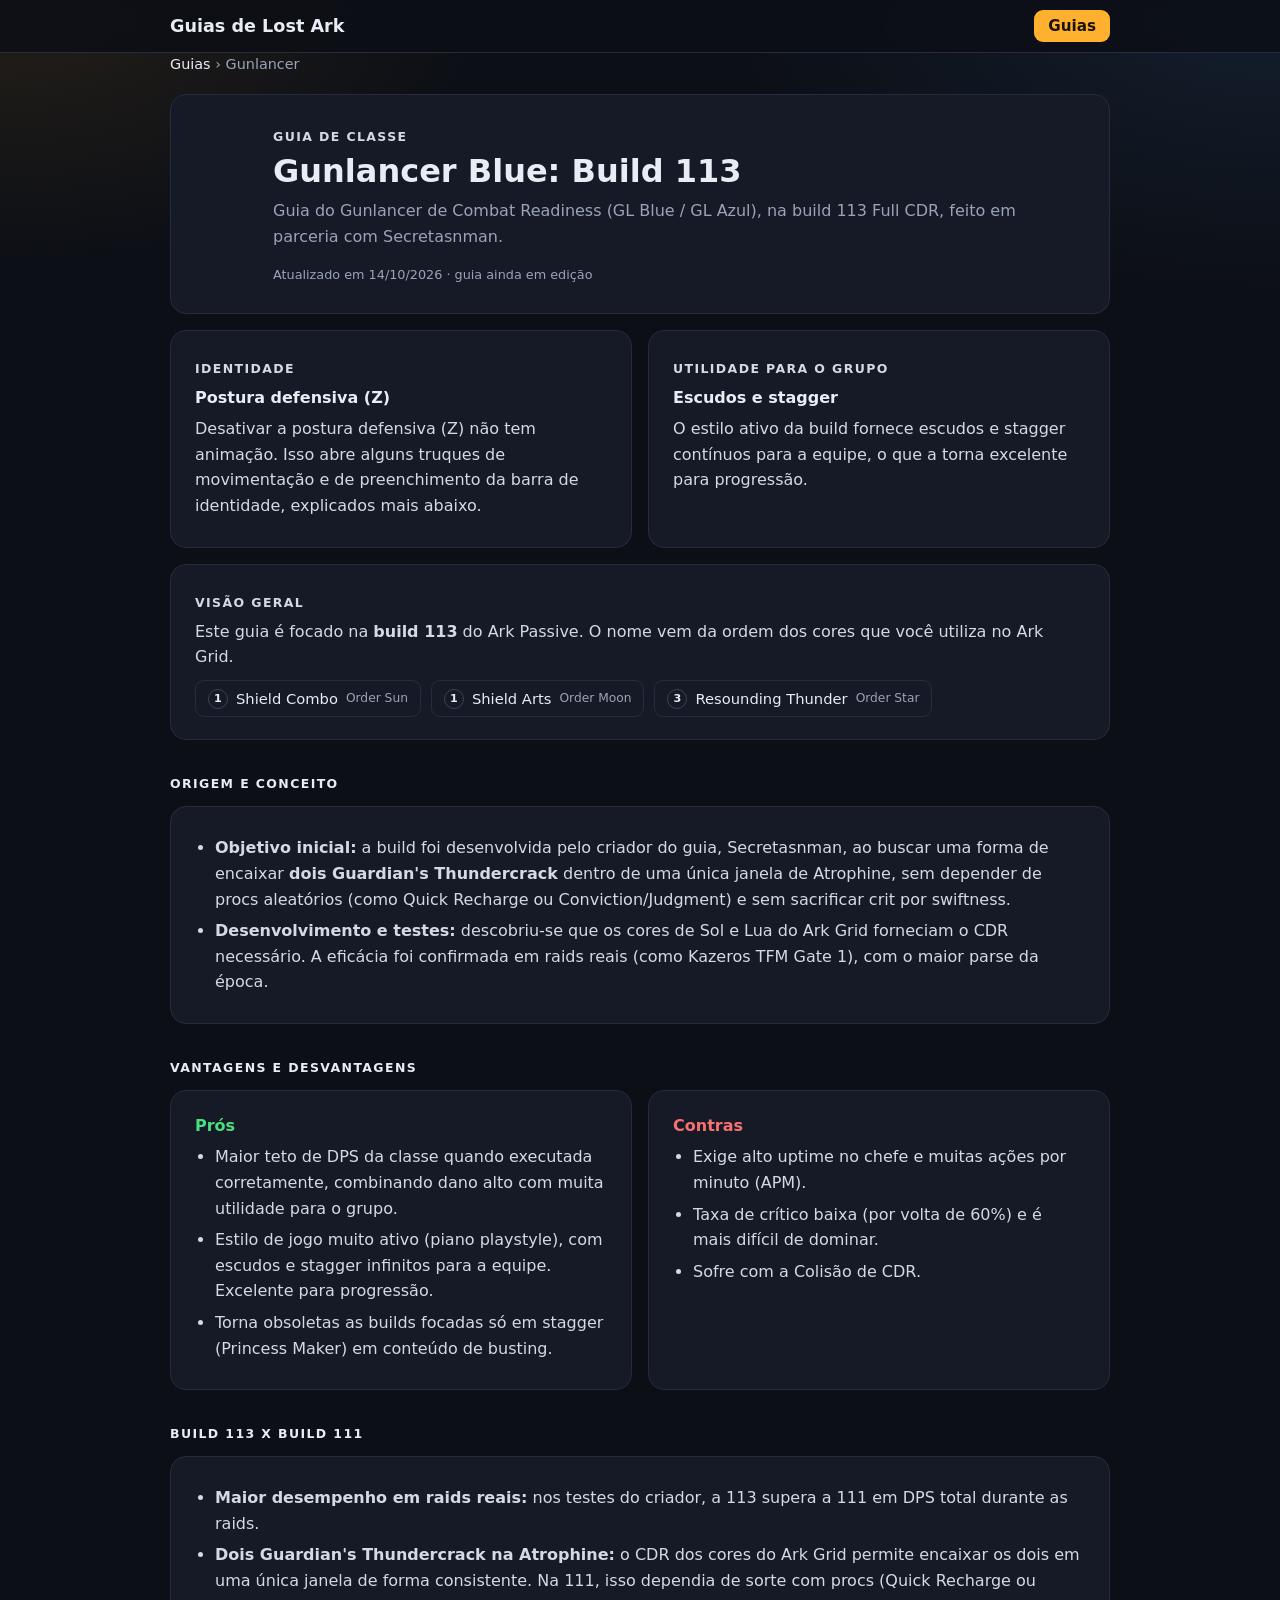
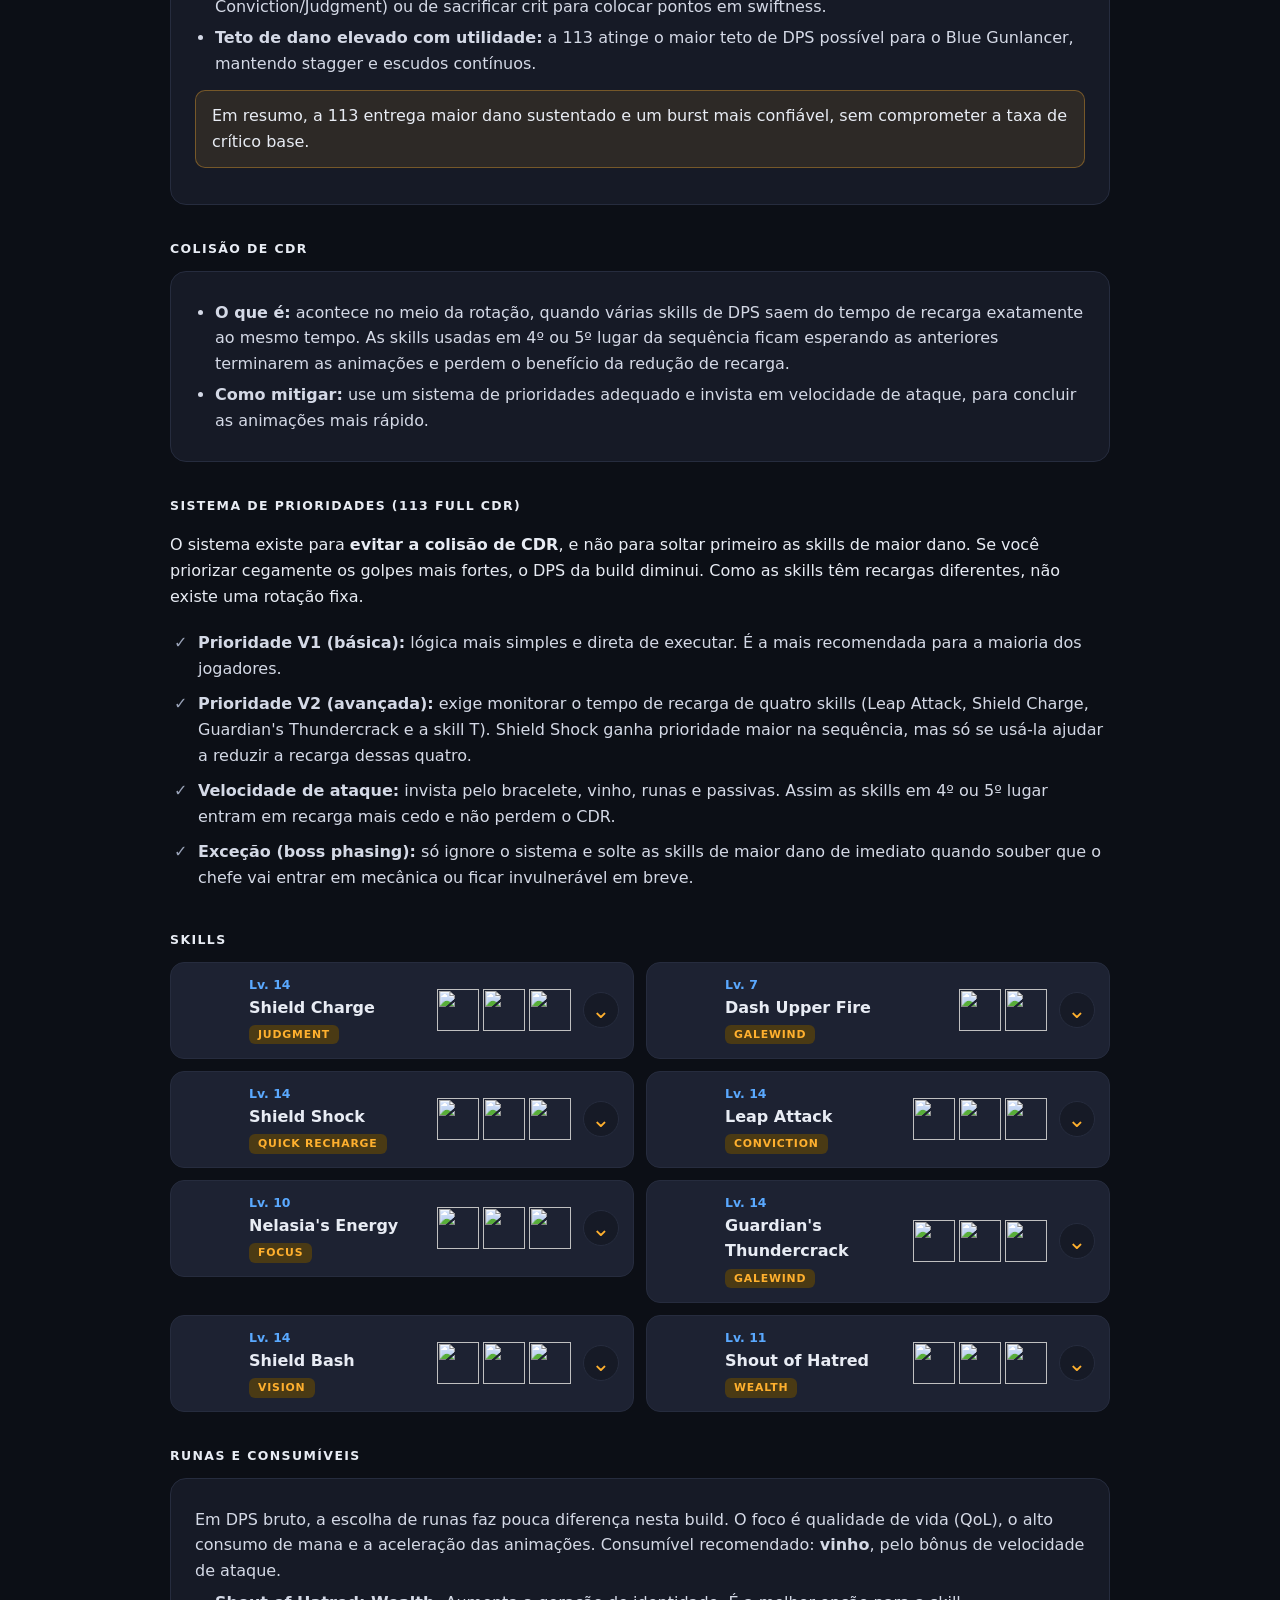
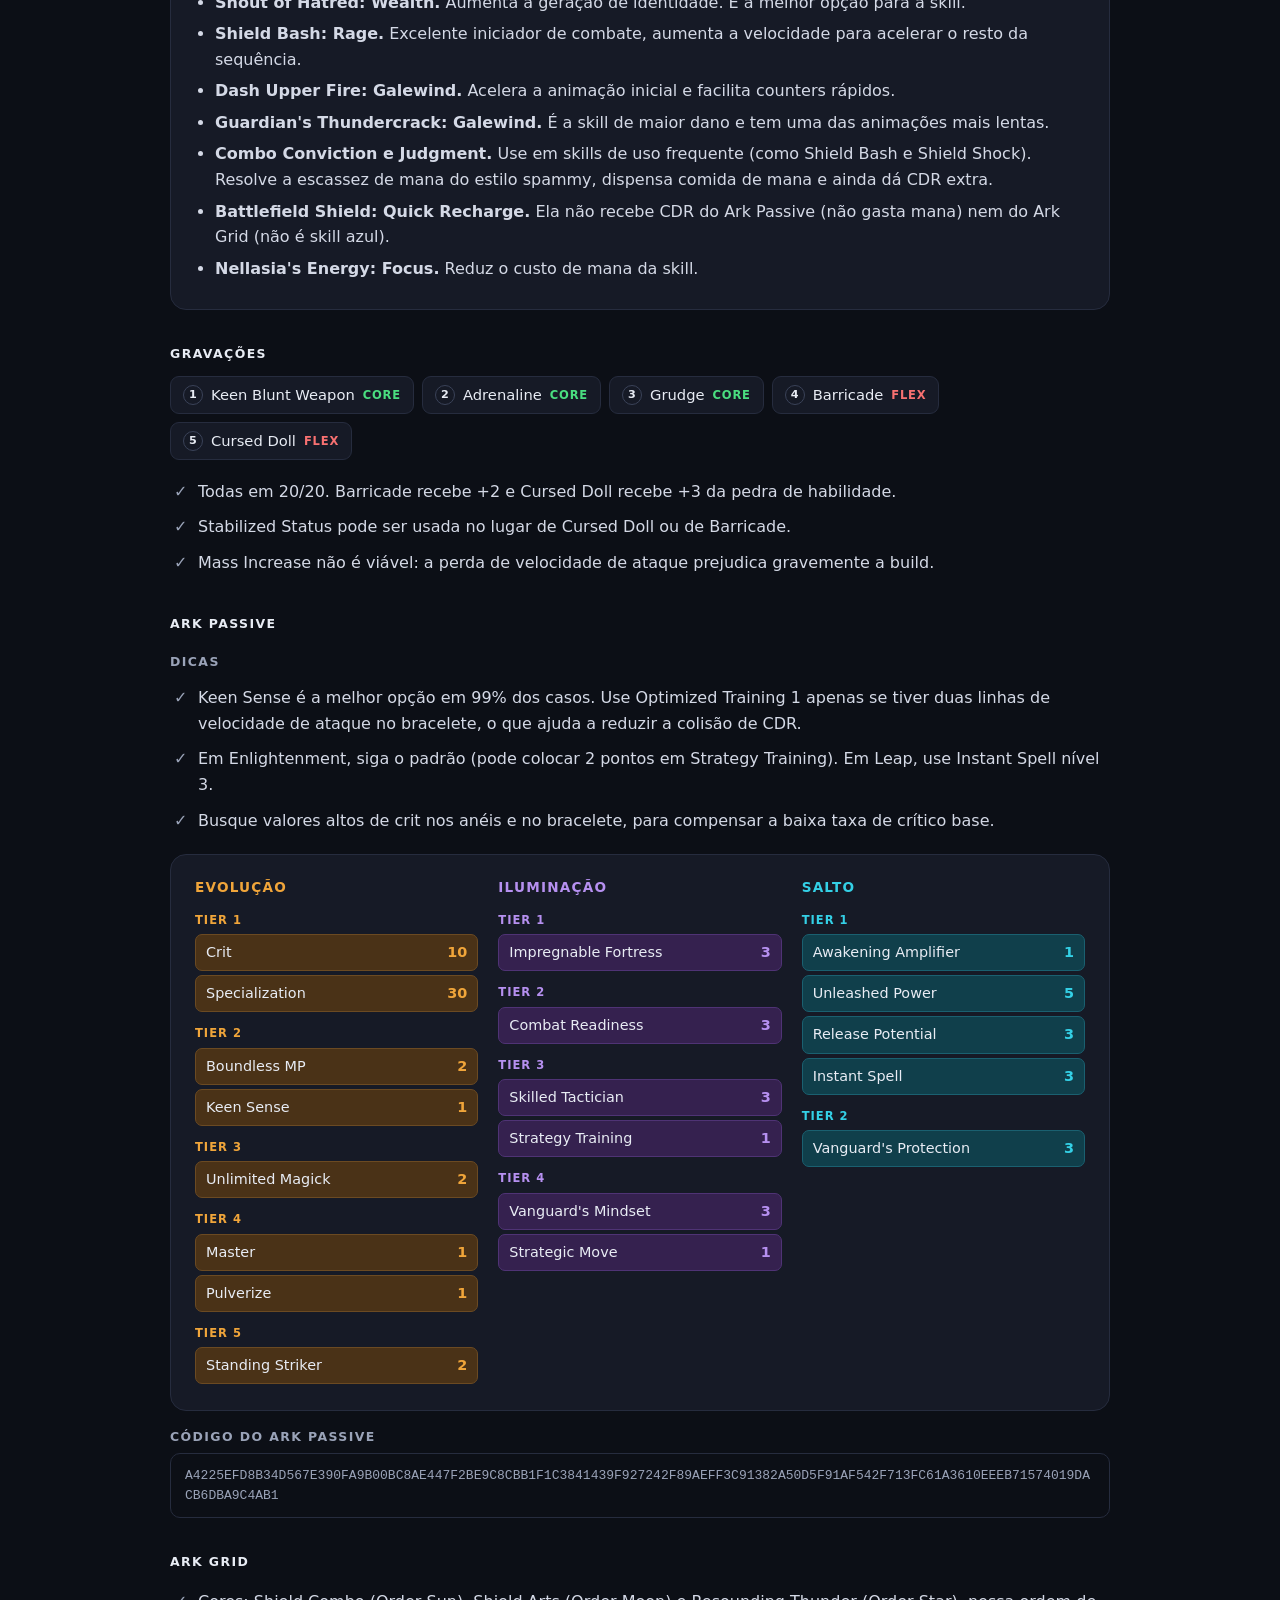
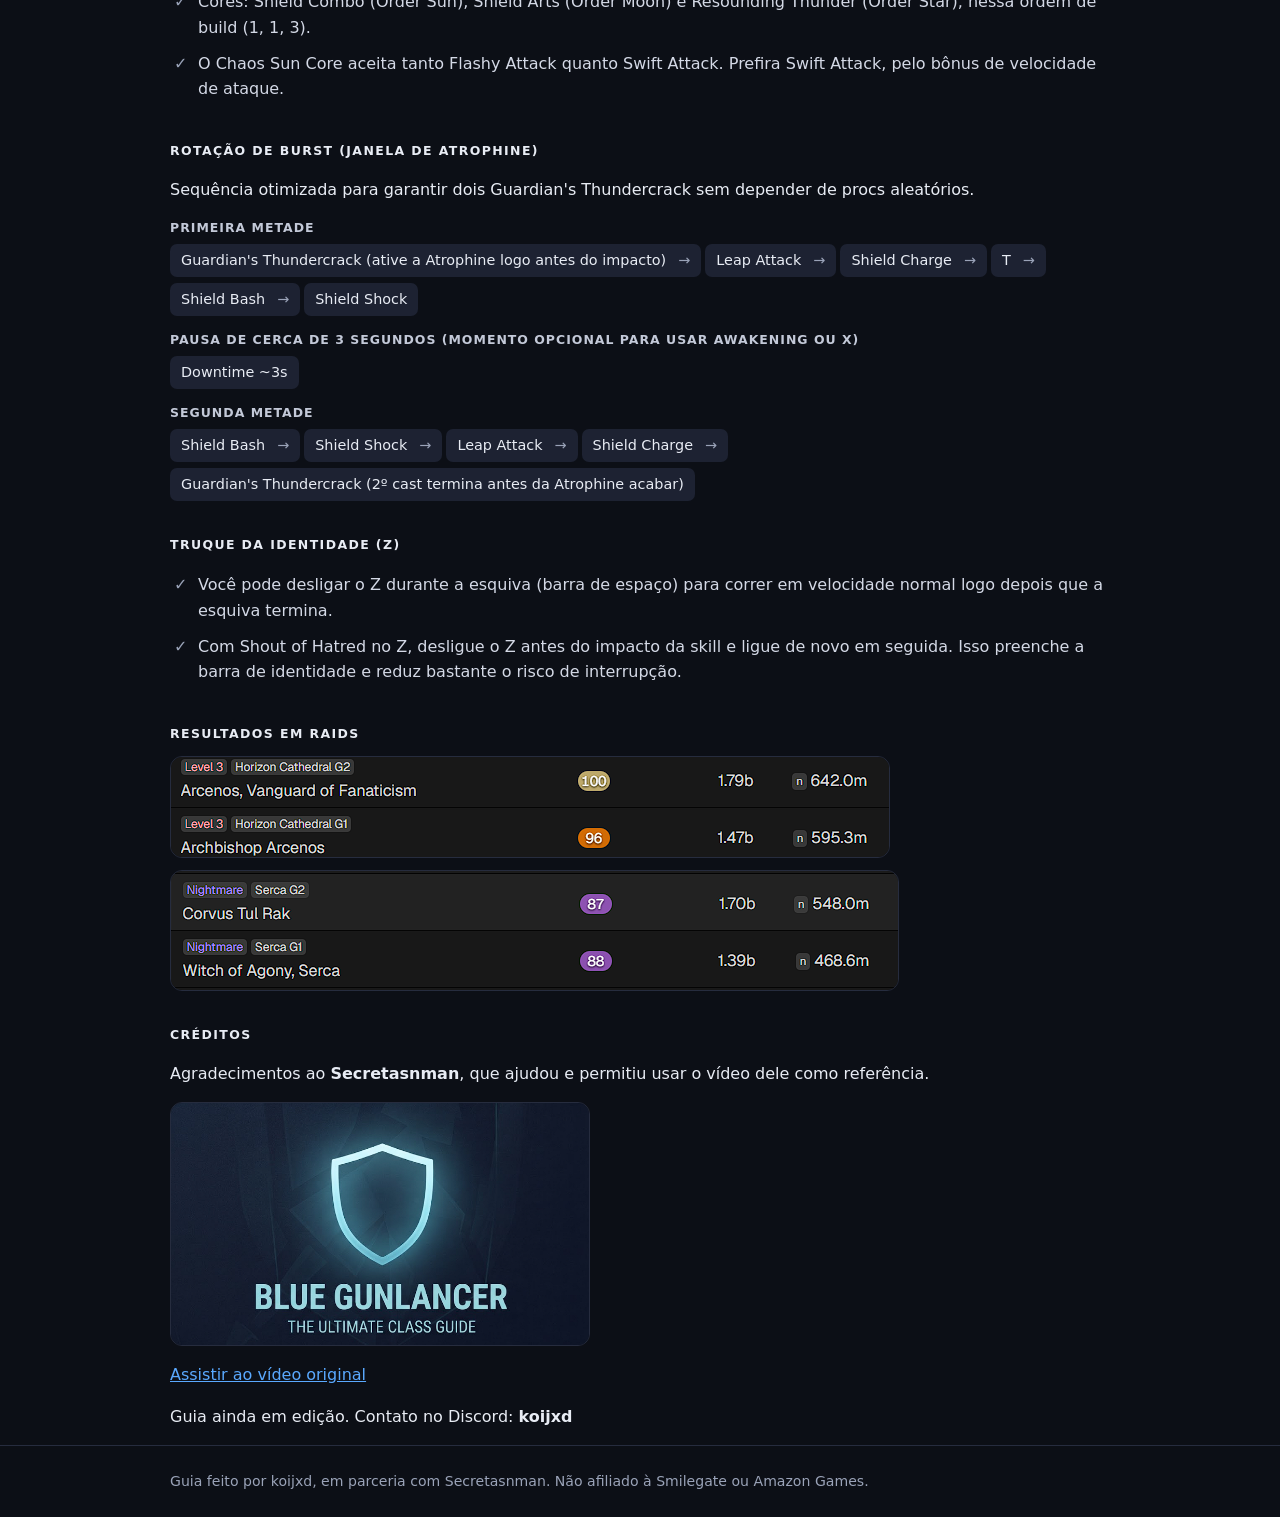
==== commit 5a10bdc9: "Add files via upload" ====
--- a/guides/gunlancer-combat-readiness.html
+++ b/guides/gunlancer-combat-readiness.html
@@ -110,7 +110,7 @@
         <summary>
           <img class="ico" src="../img/skills/shield-charge.png" alt="" onerror="this.style.visibility='hidden'">
           <div class="skill-info"><small>Lv. 14</small><b>Shield Charge</b><span class="tag">Judgment</span></div>
-          <div class="tripods"><span class="tripod t1">3</span><span class="tripod t2">1</span><span class="tripod t3">2</span></div>
+          <div class="tripods"><img class="tripod-img" src="../img/tripods/shield-charge-1.png" alt=""><img class="tripod-img" src="../img/tripods/shield-charge-2.png" alt=""><img class="tripod-img" src="../img/tripods/shield-charge-3.png" alt=""></div>
         </summary>
         <div class="skill-notas">Entra na rotação de burst junto com Leap Attack e a habilidade T. Uma das quatro skills monitoradas na Prioridade V2.</div>
       </details>
@@ -118,7 +118,7 @@
         <summary>
           <img class="ico" src="../img/skills/dash-upper-fire.png" alt="" onerror="this.style.visibility='hidden'">
           <div class="skill-info"><small>Lv. 7</small><b>Dash Upper Fire</b><span class="tag">Galewind</span></div>
-          <div class="tripods"><span class="tripod t1">1</span><span class="tripod t2">3</span></div>
+          <div class="tripods"><img class="tripod-img" src="../img/tripods/dash-upper-fire-1.png" alt=""><img class="tripod-img" src="../img/tripods/dash-upper-fire-2.png" alt=""></div>
         </summary>
         <div class="skill-notas">Galewind acelera a animação inicial do golpe e facilita counters rápidos em janelas curtas.</div>
       </details>
@@ -126,7 +126,7 @@
         <summary>
           <img class="ico" src="../img/skills/shield-shock.png" alt="" onerror="this.style.visibility='hidden'">
           <div class="skill-info"><small>Lv. 14</small><b>Shield Shock</b><span class="tag">Quick Recharge</span></div>
-          <div class="tripods"><span class="tripod t1">1</span><span class="tripod t2">3</span><span class="tripod t3">2</span></div>
+          <div class="tripods"><img class="tripod-img" src="../img/tripods/shield-shock-1.png" alt=""><img class="tripod-img" src="../img/tripods/shield-shock-2.png" alt=""><img class="tripod-img" src="../img/tripods/shield-shock-3.png" alt=""></div>
         </summary>
         <div class="skill-notas">Na Prioridade V2, ganha prioridade maior na sequência apenas se usá-la ajudar a reduzir o tempo de recarga das quatro skills principais.</div>
       </details>
@@ -134,7 +134,7 @@
         <summary>
           <img class="ico" src="../img/skills/leap-attack.png" alt="" onerror="this.style.visibility='hidden'">
           <div class="skill-info"><small>Lv. 14</small><b>Leap Attack</b><span class="tag">Conviction</span></div>
-          <div class="tripods"><span class="tripod t1">1</span><span class="tripod t2">2</span><span class="tripod t3">1</span></div>
+          <div class="tripods"><img class="tripod-img" src="../img/tripods/leap-attack-1.png" alt=""><img class="tripod-img" src="../img/tripods/leap-attack-2.png" alt=""><img class="tripod-img" src="../img/tripods/leap-attack-3.png" alt=""></div>
         </summary>
         <div class="skill-notas">Uma das quatro skills monitoradas na Prioridade V2. Abre e fecha a sequência de burst da janela de Atrophine.</div>
       </details>
@@ -142,7 +142,7 @@
         <summary>
           <img class="ico" src="../img/skills/nelasia.png" alt="" onerror="this.style.visibility='hidden'">
           <div class="skill-info"><small>Lv. 10</small><b>Nelasia's Energy</b><span class="tag">Focus</span></div>
-          <div class="tripods"><span class="tripod t1">3</span><span class="tripod t2">2</span><span class="tripod t3">2</span></div>
+          <div class="tripods"><img class="tripod-img" src="../img/tripods/nelasia-1.png" alt=""><img class="tripod-img" src="../img/tripods/nelasia-2.png" alt=""><img class="tripod-img" src="../img/tripods/nelasia-3.png" alt=""></div>
         </summary>
         <div class="skill-notas">Focus ajuda a reduzir o custo de mana da habilidade e previne problemas de recurso durante o combate.</div>
       </details>
@@ -150,7 +150,7 @@
         <summary>
           <img class="ico" src="../img/skills/guardians-thundercrack.png" alt="" onerror="this.style.visibility='hidden'">
           <div class="skill-info"><small>Lv. 14</small><b>Guardian's Thundercrack</b><span class="tag">Galewind</span></div>
-          <div class="tripods"><span class="tripod t1">3</span><span class="tripod t2">3</span><span class="tripod t3">1</span></div>
+          <div class="tripods"><img class="tripod-img" src="../img/tripods/guardians-thundercrack-1.png" alt=""><img class="tripod-img" src="../img/tripods/guardians-thundercrack-2.png" alt=""><img class="tripod-img" src="../img/tripods/guardians-thundercrack-3.png" alt=""></div>
         </summary>
         <div class="skill-notas">Habilidade de maior dano da build e com uma das animações mais lentas. Galewind é indispensável para desferir o golpe mais rápido. O objetivo da build é encaixar dois deles em uma única janela de Atrophine.</div>
       </details>
@@ -158,7 +158,7 @@
         <summary>
           <img class="ico" src="../img/skills/shield-bash.png" alt="" onerror="this.style.visibility='hidden'">
           <div class="skill-info"><small>Lv. 14</small><b>Shield Bash</b><span class="tag">Vision</span></div>
-          <div class="tripods"><span class="tripod t1">1</span><span class="tripod t2">3</span><span class="tripod t3">2</span></div>
+          <div class="tripods"><img class="tripod-img" src="../img/tripods/shield-bash-1.png" alt=""><img class="tripod-img" src="../img/tripods/shield-bash-2.png" alt=""><img class="tripod-img" src="../img/tripods/shield-bash-3.png" alt=""></div>
         </summary>
         <div class="skill-notas">Aparece duas vezes na rotação de burst, sempre seguida de Shield Shock.</div>
       </details>
@@ -166,7 +166,7 @@
         <summary>
           <img class="ico" src="../img/skills/shout-of-hatred.png" alt="" onerror="this.style.visibility='hidden'">
           <div class="skill-info"><small>Lv. 11</small><b>Shout of Hatred</b><span class="tag">Wealth</span></div>
-          <div class="tripods"><span class="tripod t1">1</span><span class="tripod t2">3</span><span class="tripod t3">1</span></div>
+          <div class="tripods"><img class="tripod-img" src="../img/tripods/shout-of-hatred-1.png" alt=""><img class="tripod-img" src="../img/tripods/shout-of-hatred-2.png" alt=""><img class="tripod-img" src="../img/tripods/shout-of-hatred-3.png" alt=""></div>
         </summary>
         <div class="skill-notas">Wealth aumenta a geração de identidade. Combine com o truque do Z (veja a seção de identidade).</div>
       </details>
--- a/style.css
+++ b/style.css
@@ -155,3 +155,9 @@
 .card ul{margin:6px 0;padding-left:20px}
 .card li{margin-bottom:6px;color:#d4d9e6}
 .aviso{background:rgba(255,176,46,.10);border:1px solid rgba(255,176,46,.35);border-radius:10px;padding:12px 16px;margin:14px 0}
+
+/* ===== Ícones de tripod e skill (v4) ===== */
+.tripods{gap:4px}
+.tripod-img{width:42px;height:42px;display:block}
+.skill-card .ico{width:52px;height:52px;border-radius:10px;object-fit:cover}
+.skill-card summary::after{width:34px;height:34px;font-size:1.4rem;line-height:1}
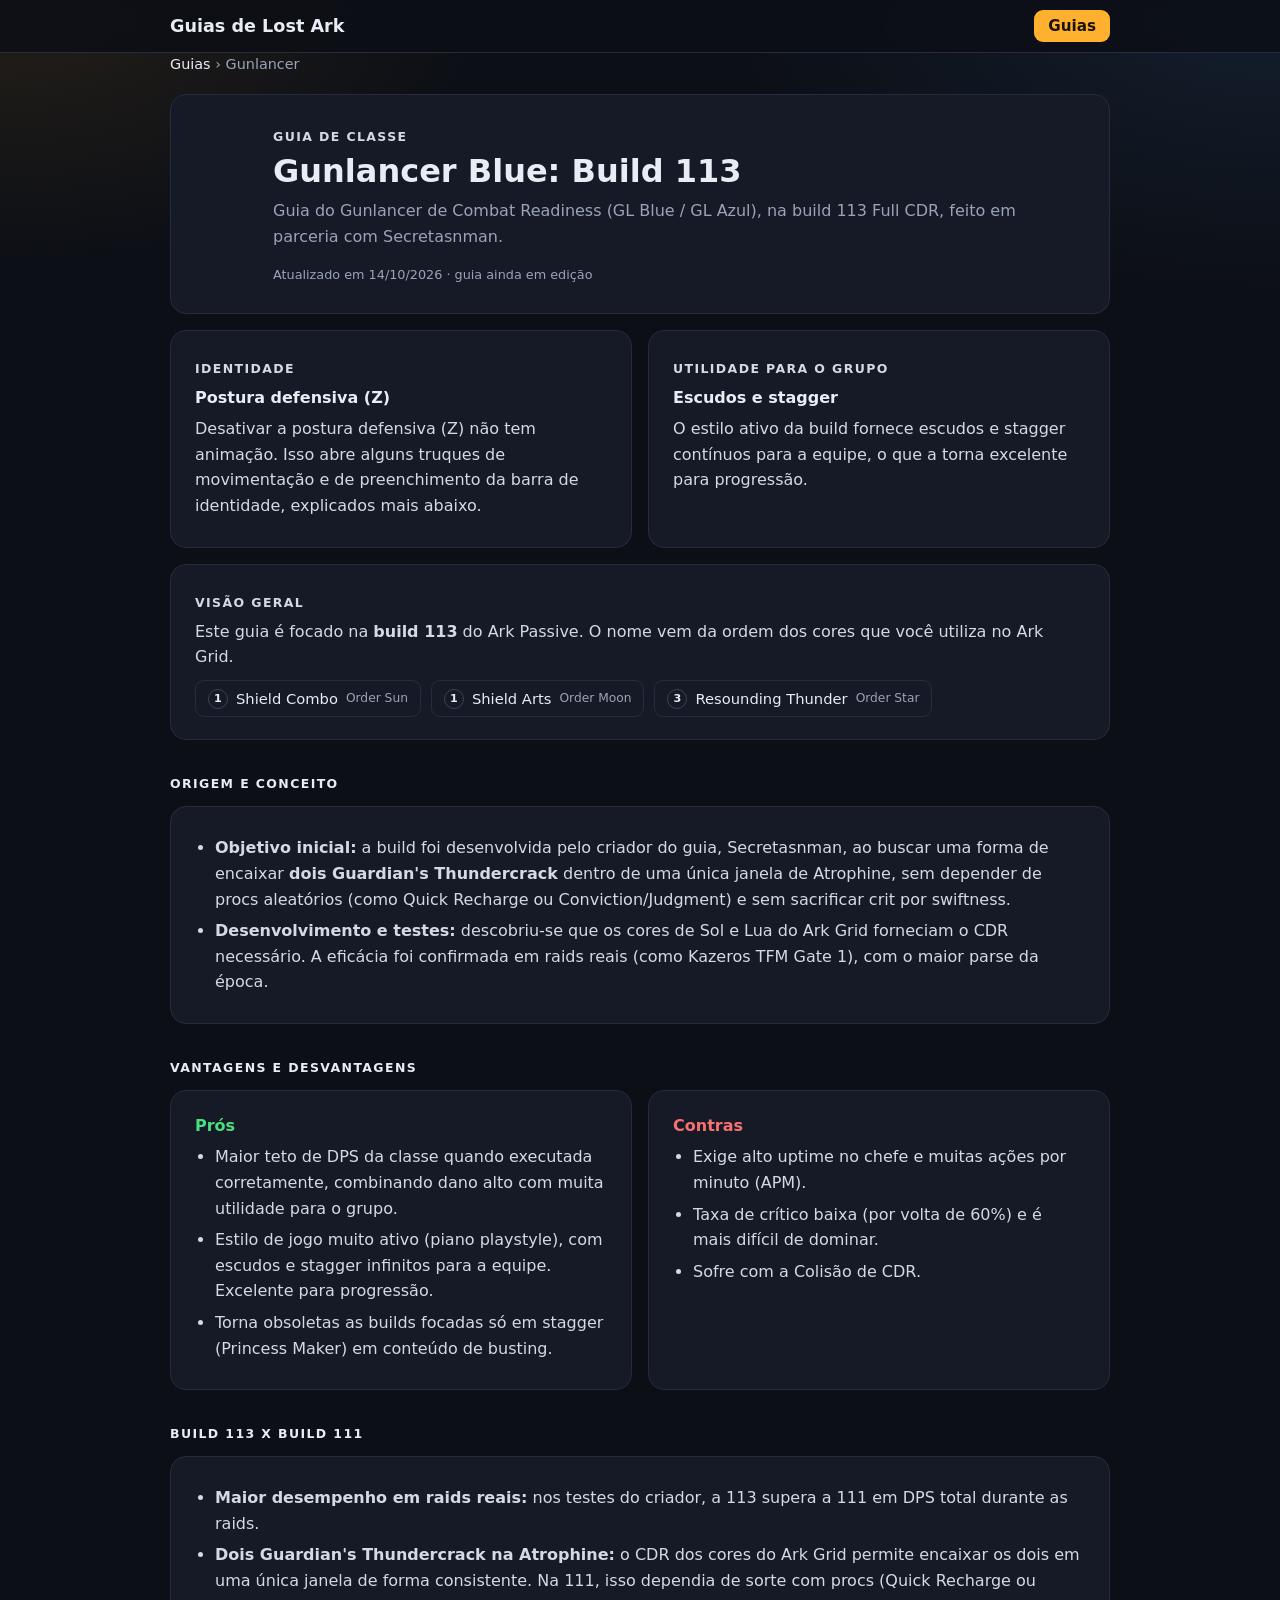
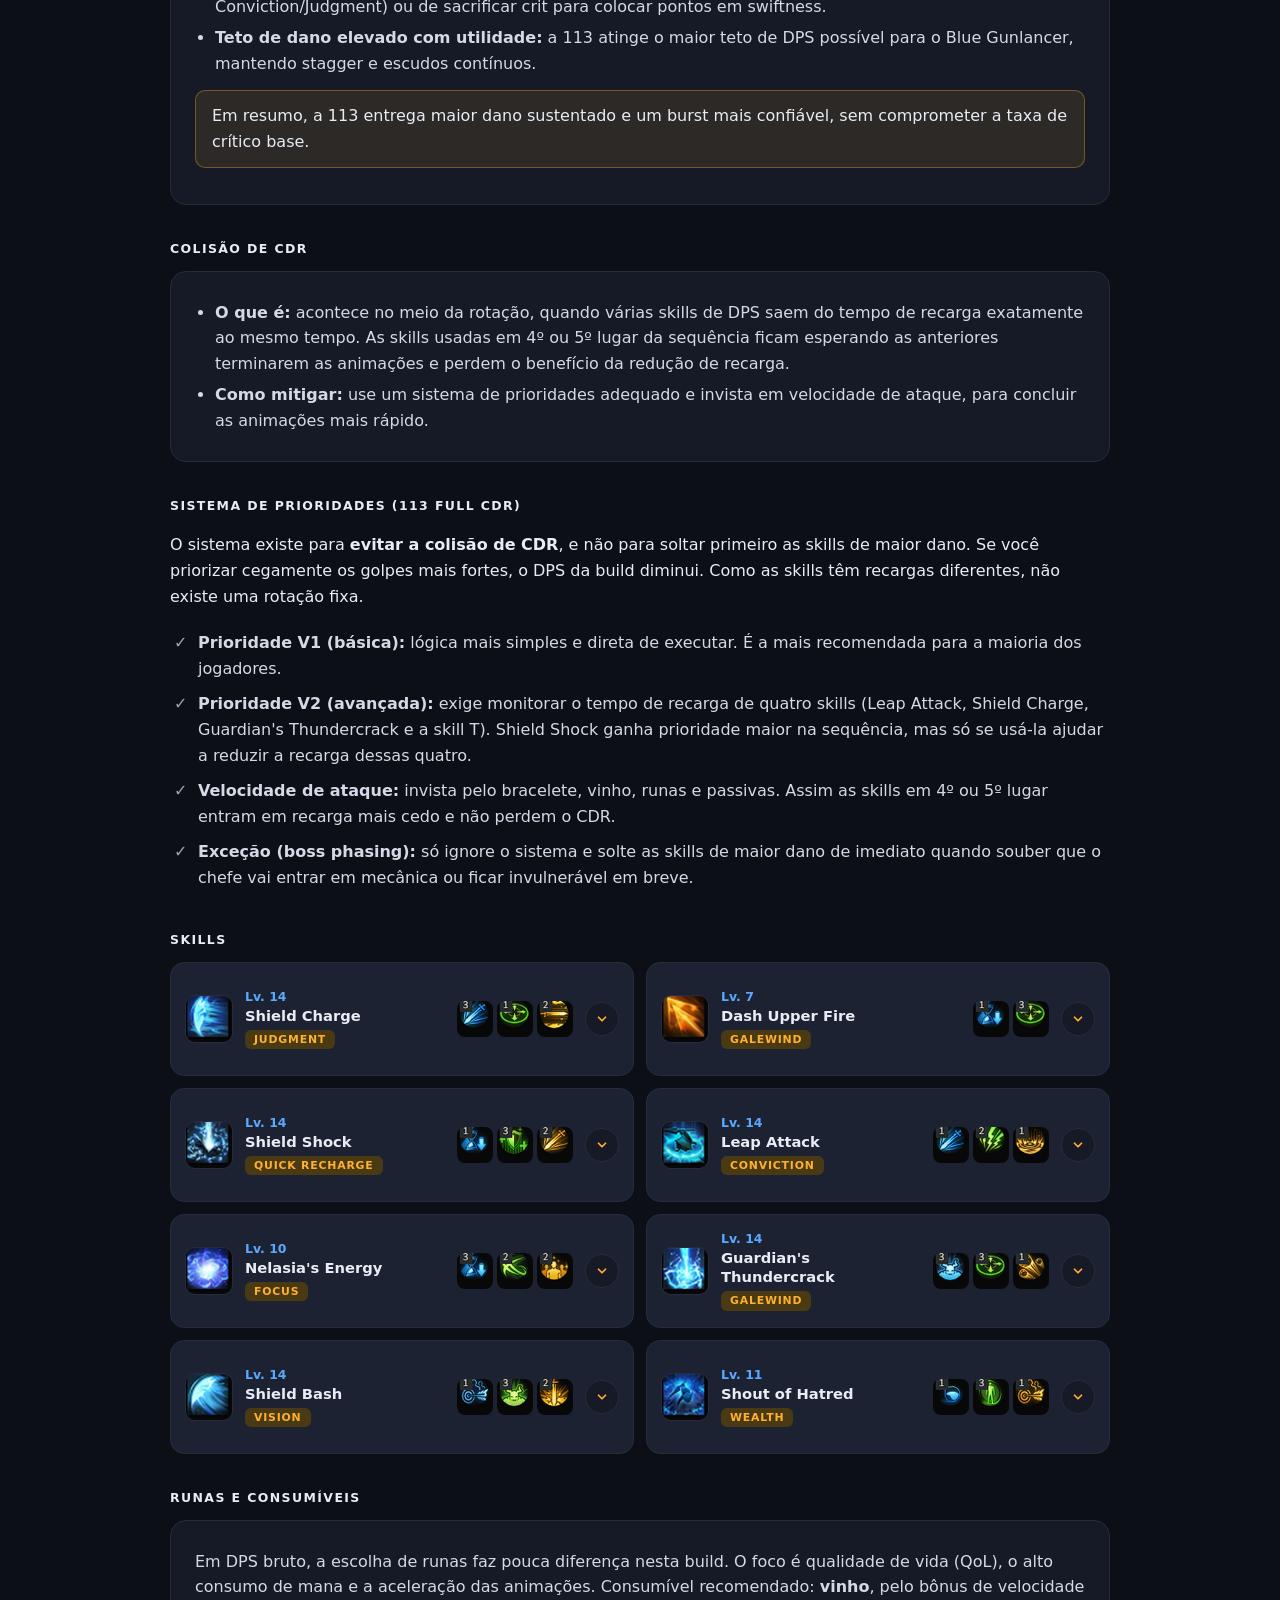
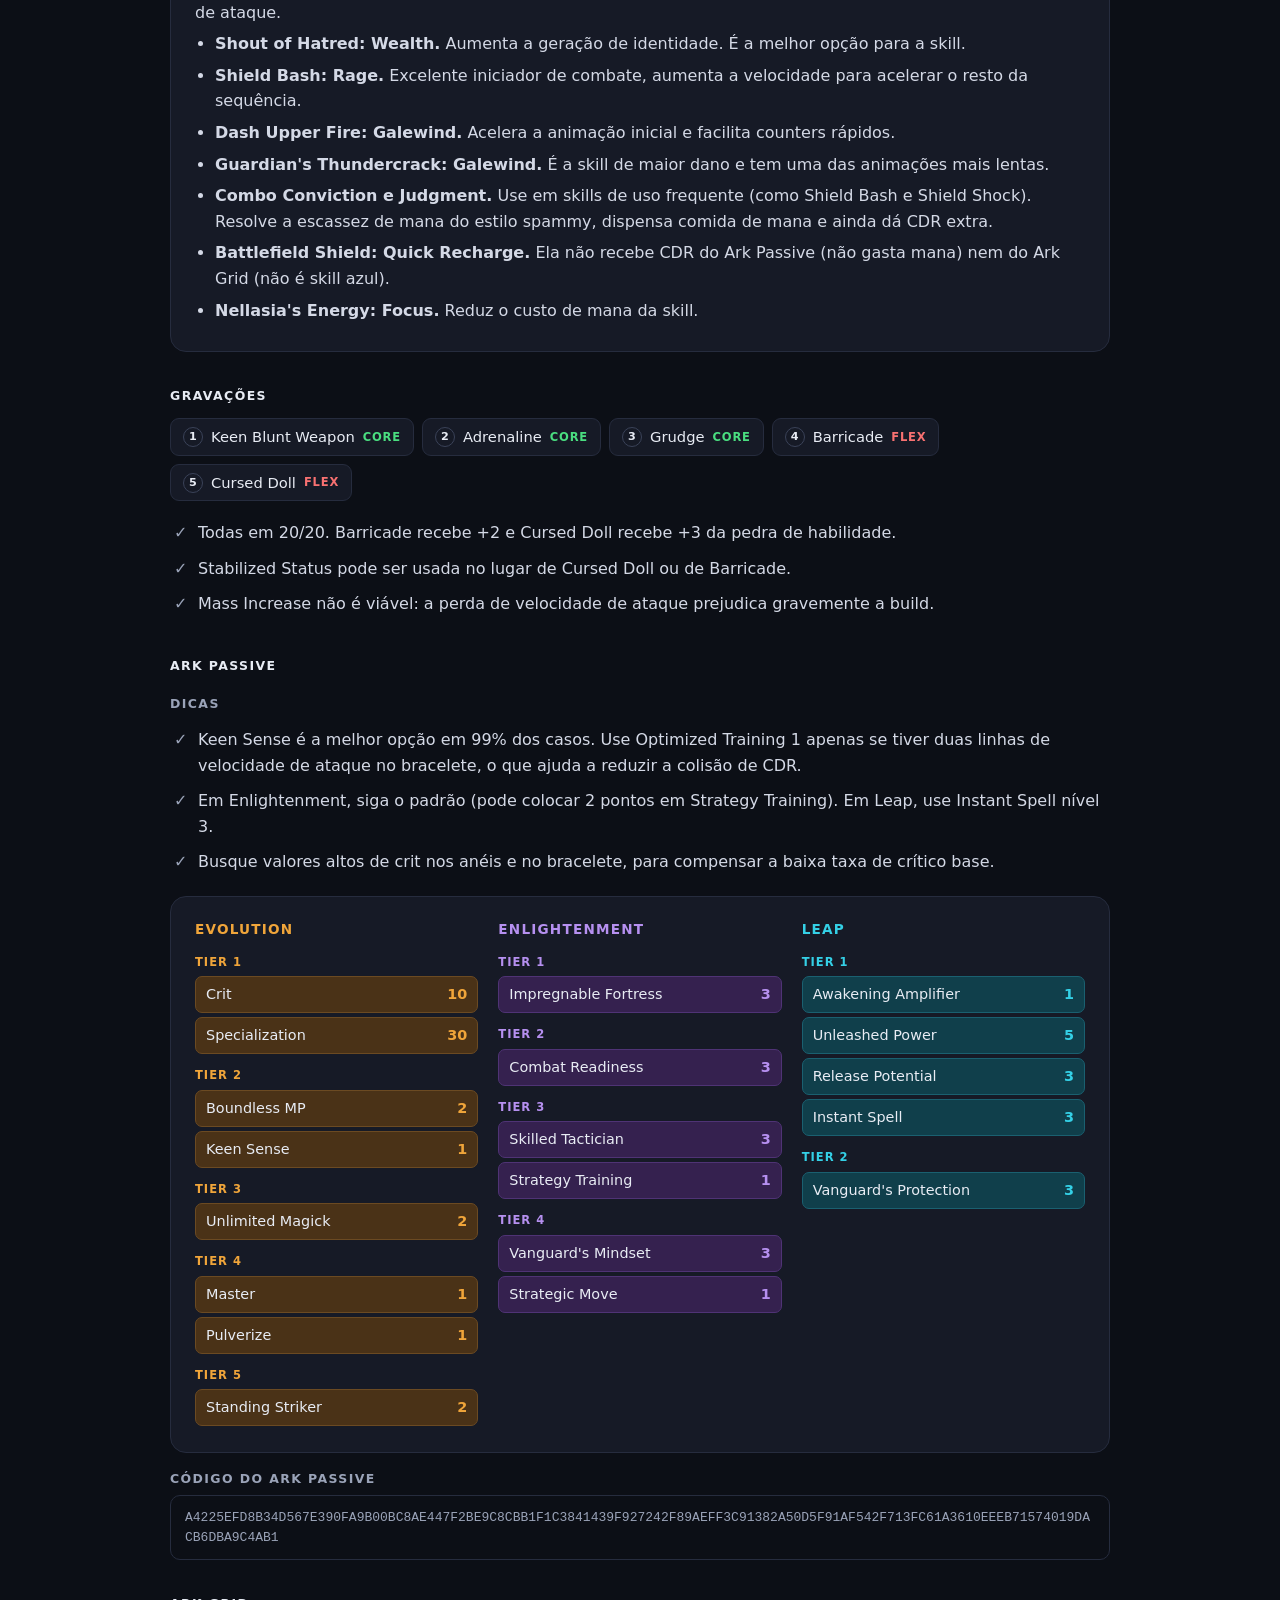
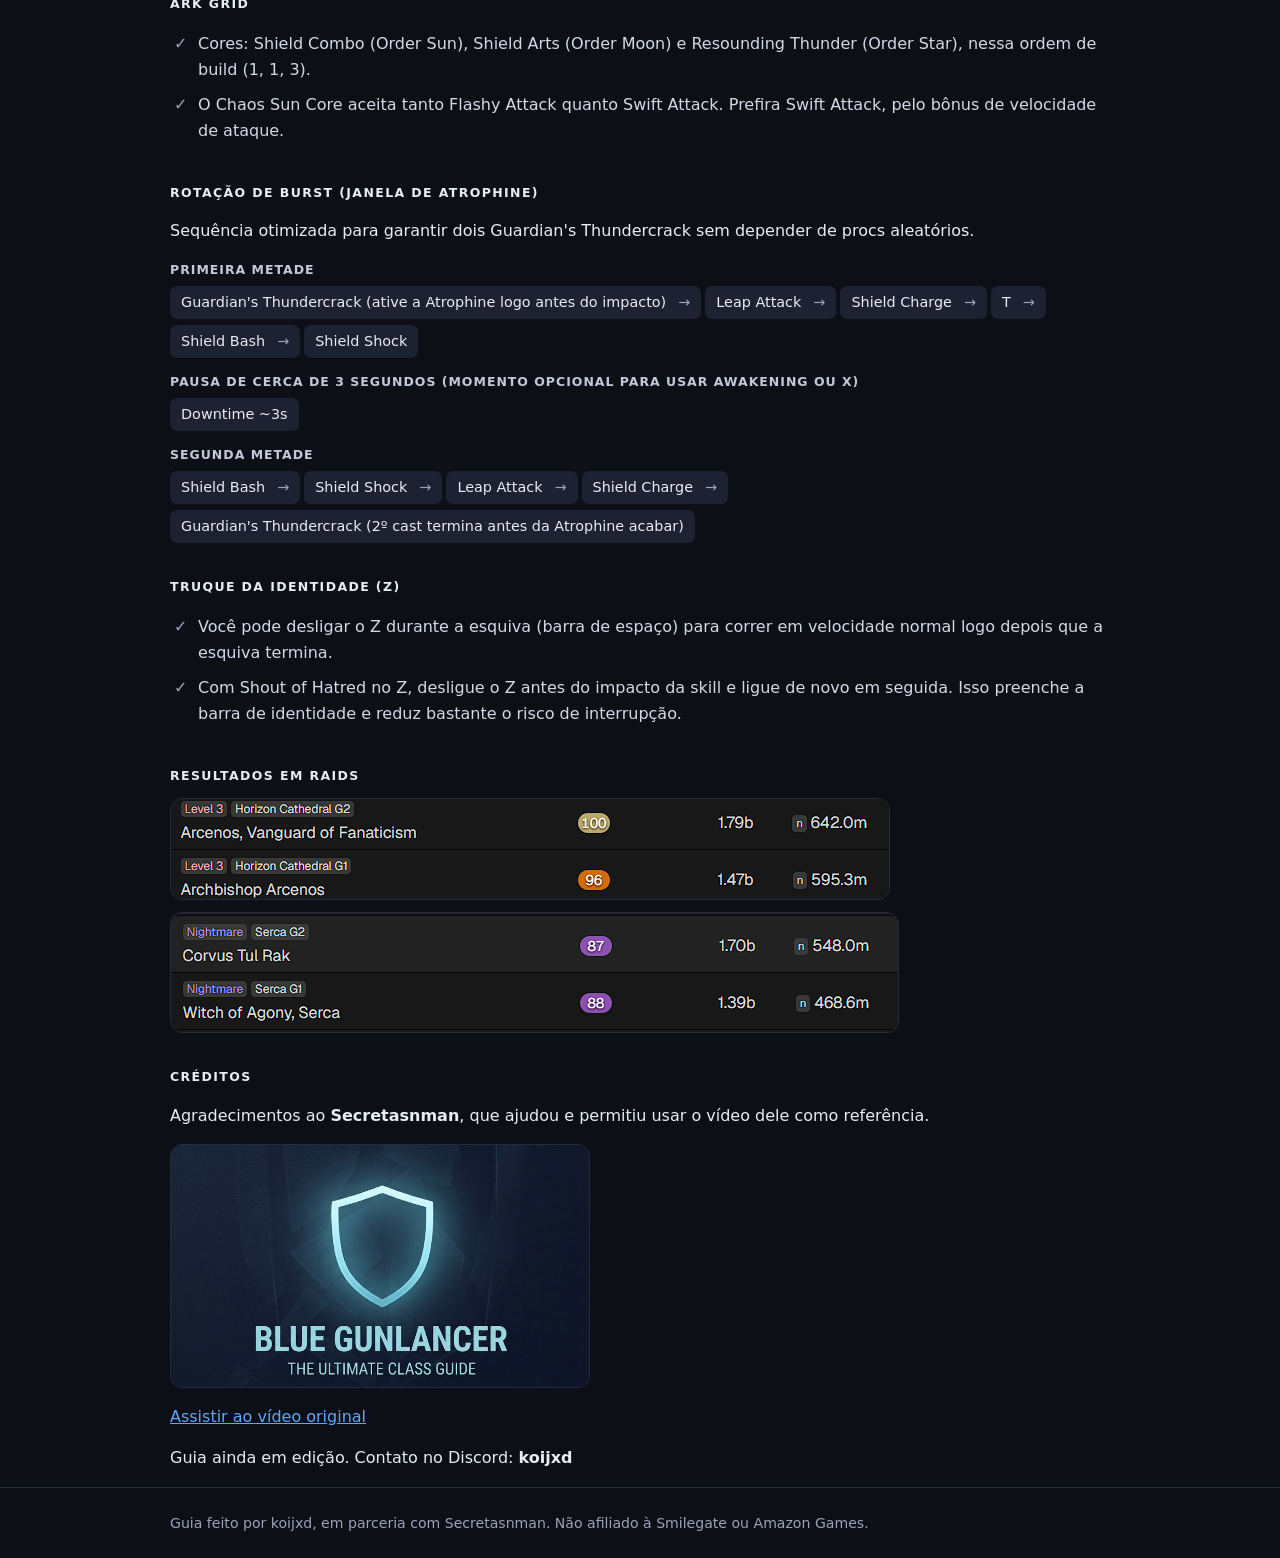
==== commit 8addc907: "Update gunlancer-combat-readiness.html" ====
--- a/guides/gunlancer-combat-readiness.html
+++ b/guides/gunlancer-combat-readiness.html
@@ -209,7 +209,7 @@
     </ul>
     <div class="ap-grid card" style="margin-top:16px">
       <div class="ap-col evo">
-        <h3>Evolução</h3>
+        <h3>Evolution</h3>
         <div class="tier">Tier 1</div>
         <div class="ap-item">Crit<b>10</b></div>
         <div class="ap-item">Specialization<b>30</b></div>
@@ -225,7 +225,7 @@
         <div class="ap-item">Standing Striker<b>2</b></div>
       </div>
       <div class="ap-col ilu">
-        <h3>Iluminação</h3>
+        <h3>Enlightenment</h3>
         <div class="tier">Tier 1</div>
         <div class="ap-item">Impregnable Fortress<b>3</b></div>
         <div class="tier">Tier 2</div>
@@ -238,7 +238,7 @@
         <div class="ap-item">Strategic Move<b>1</b></div>
       </div>
       <div class="ap-col leap">
-        <h3>Salto</h3>
+        <h3>Leap</h3>
         <div class="tier">Tier 1</div>
         <div class="ap-item">Awakening Amplifier<b>1</b></div>
         <div class="ap-item">Unleashed Power<b>5</b></div>
--- a/style.css
+++ b/style.css
@@ -161,3 +161,28 @@
 .tripod-img{width:42px;height:42px;display:block}
 .skill-card .ico{width:52px;height:52px;border-radius:10px;object-fit:cover}
 .skill-card summary::after{width:34px;height:34px;font-size:1.4rem;line-height:1}
+
+/* ===== Correção de alinhamento dos cartões de skill (v5) ===== */
+.skills{align-items:start}
+.skill-card summary{min-height:92px;gap:12px;padding:12px 14px}
+.skill-card .ico{width:48px;height:48px}
+.skill-info{min-width:0;flex:1}
+.skill-info b{font-size:.95rem;line-height:1.25;white-space:nowrap}
+.tripods{gap:4px;flex:none}
+.tripod-img{width:36px;height:36px;border-radius:8px}
+.skill-card summary::after{
+  content:"";flex:none;width:32px;height:32px;border-radius:50%;
+  background:var(--card) url("data:image/svg+xml,%3Csvg xmlns='http://www.w3.org/2000/svg' viewBox='0 0 24 24' fill='none' stroke='%23ffb02e' stroke-width='3' stroke-linecap='round' stroke-linejoin='round'%3E%3Cpath d='M6 9l6 6 6-6'/%3E%3C/svg%3E") center/14px 14px no-repeat;
+  border:1px solid var(--line);display:block;transition:transform .15s}
+.skill-card[open] summary::after{transform:rotate(180deg)}
+@media (max-width:760px){
+  .skill-info b{white-space:normal}
+  .tripod-img{width:32px;height:32px}
+  .tripods{display:flex}
+}
+@media (prefers-reduced-motion:reduce){.skill-card summary::after{transition:none}}
+
+/* ===== v6: altura fixa para qualquer largura de fonte ===== */
+.skill-card summary{min-height:112px}
+.skill-info b{white-space:normal;overflow-wrap:anywhere;font-size:.92rem}
+.skill-info{padding-right:4px}
